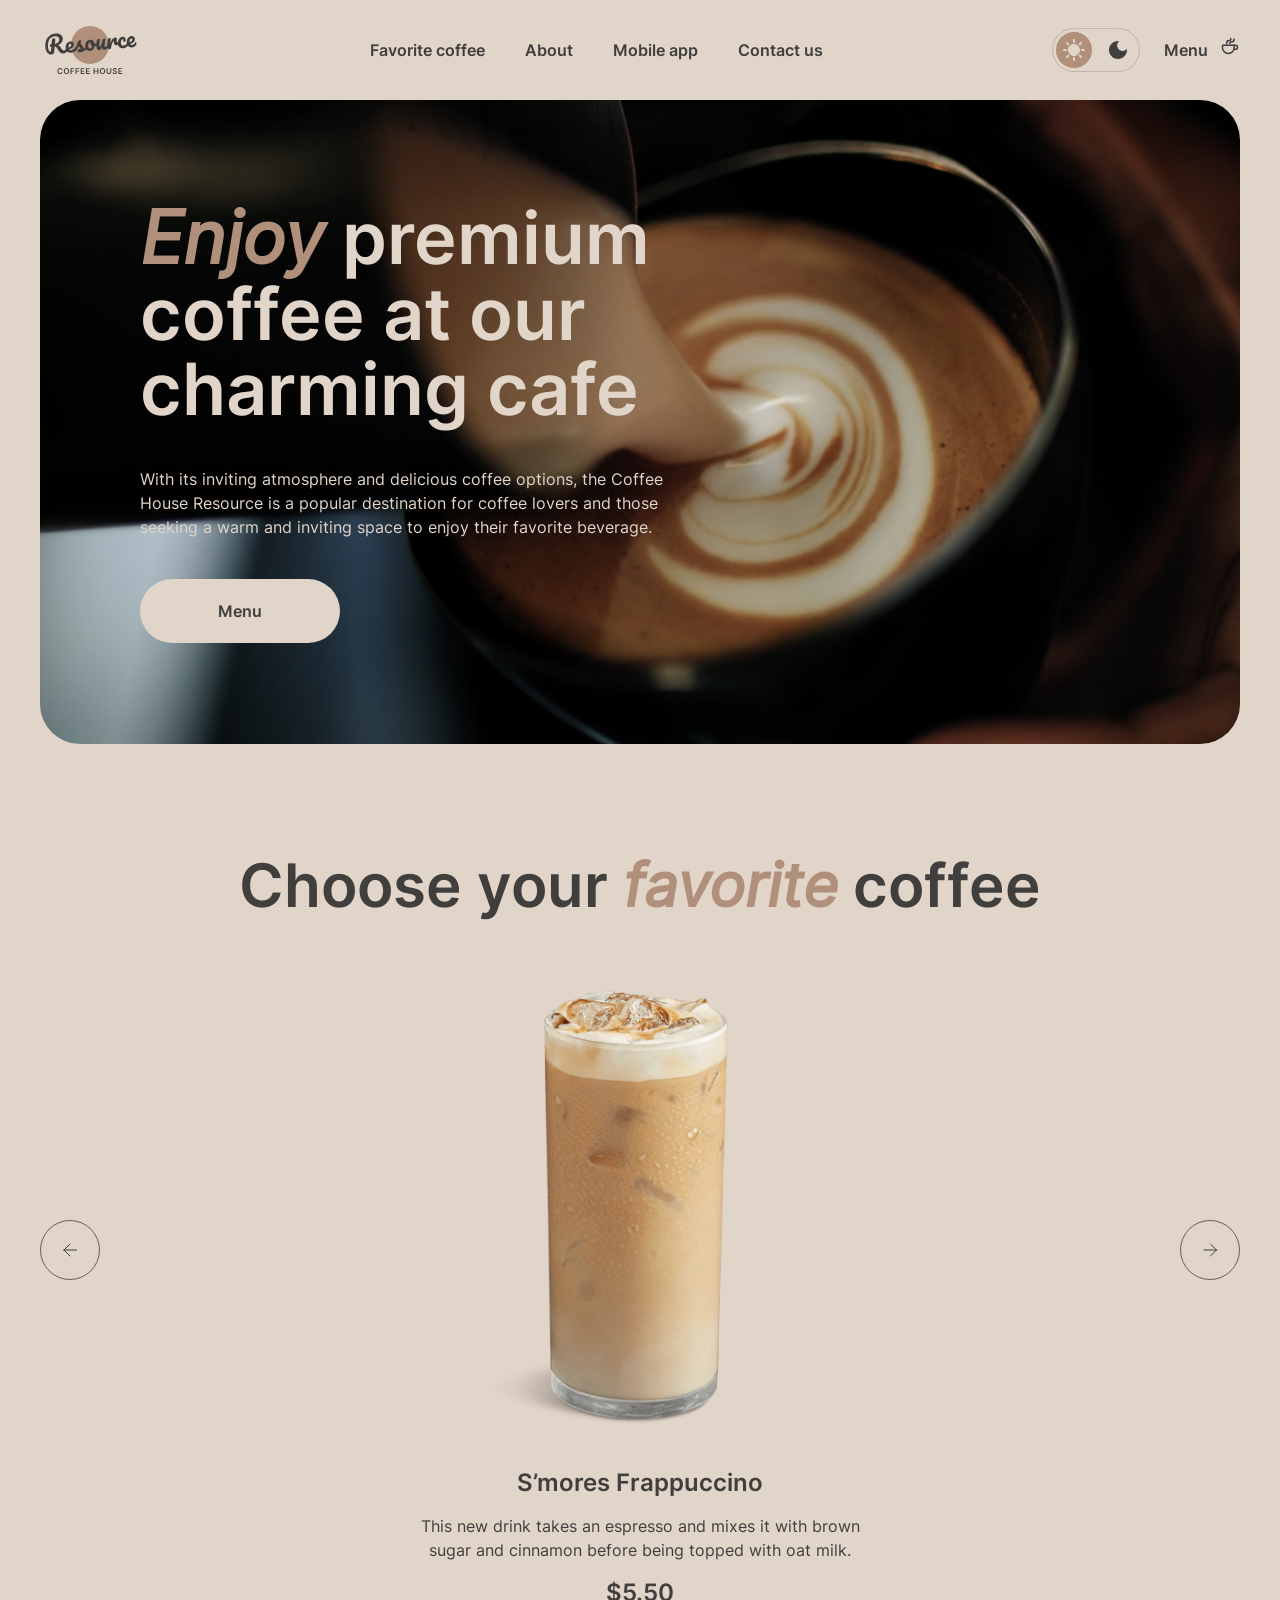
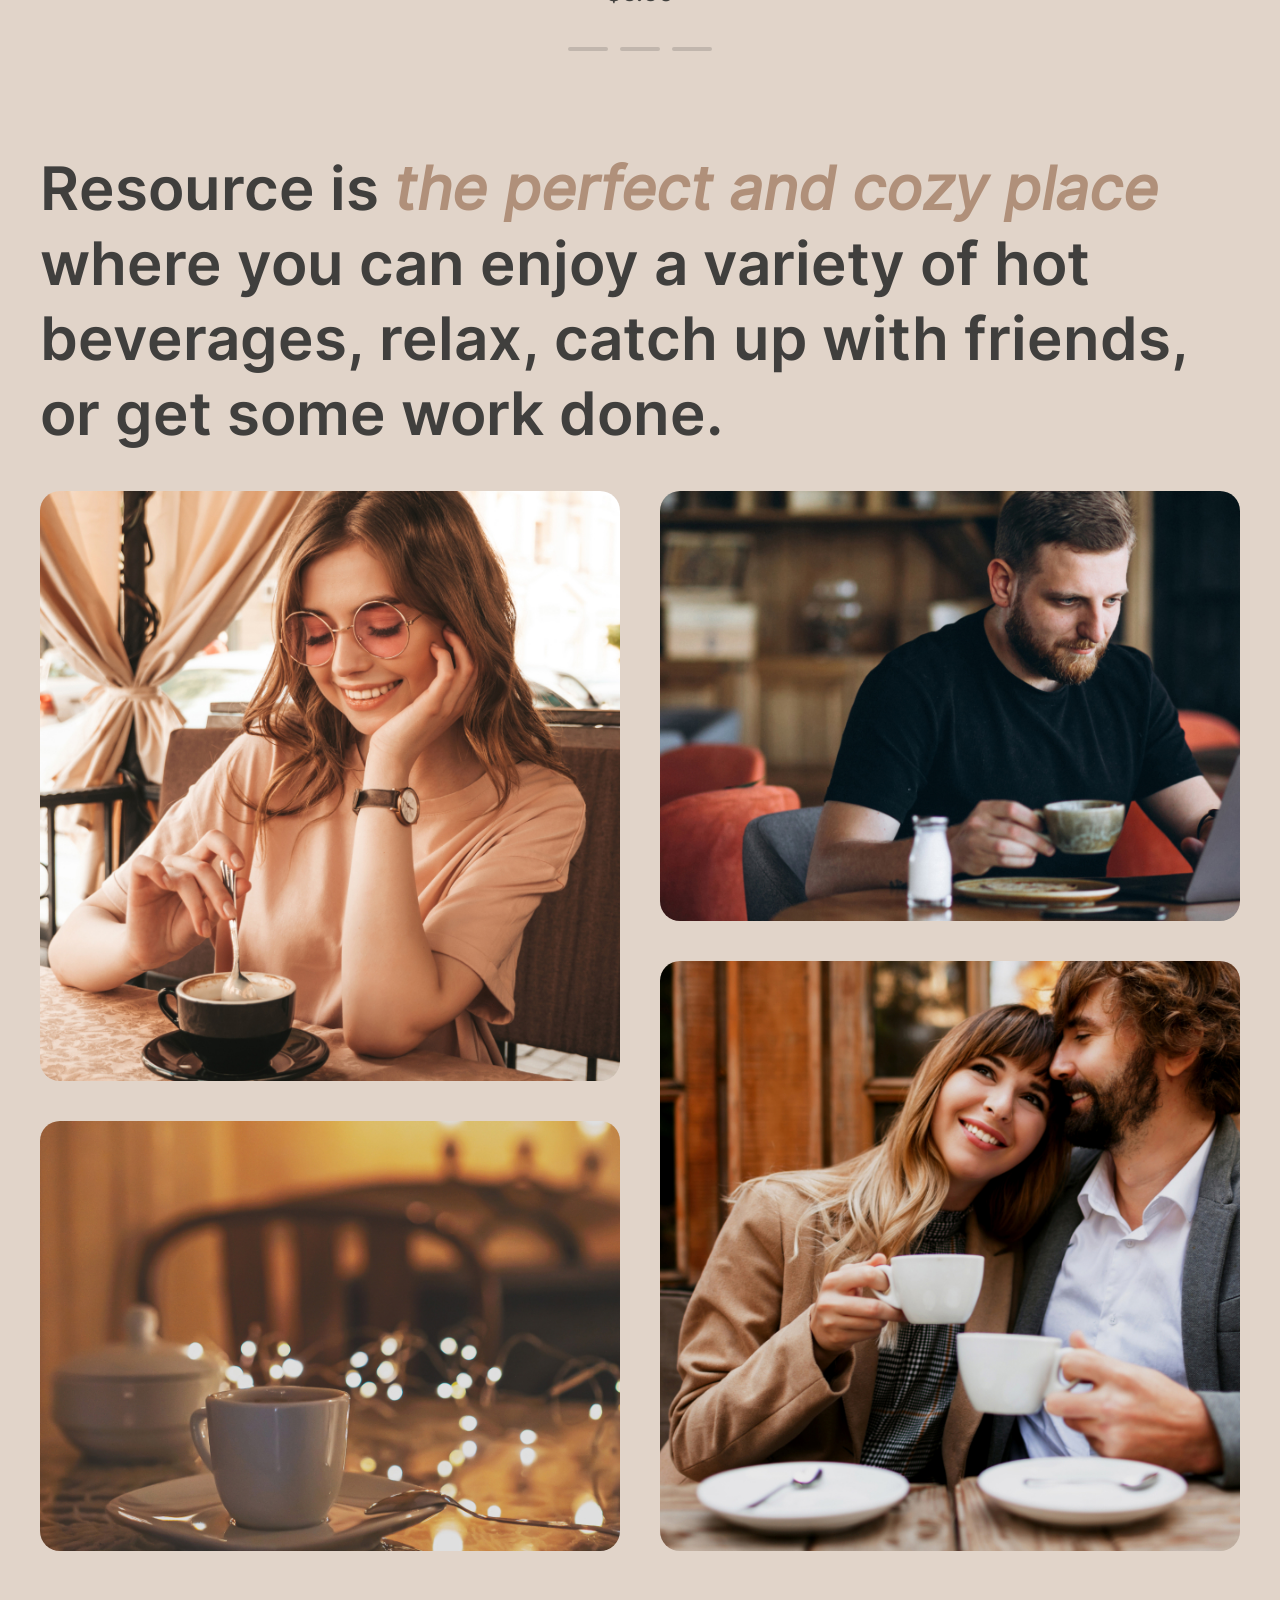
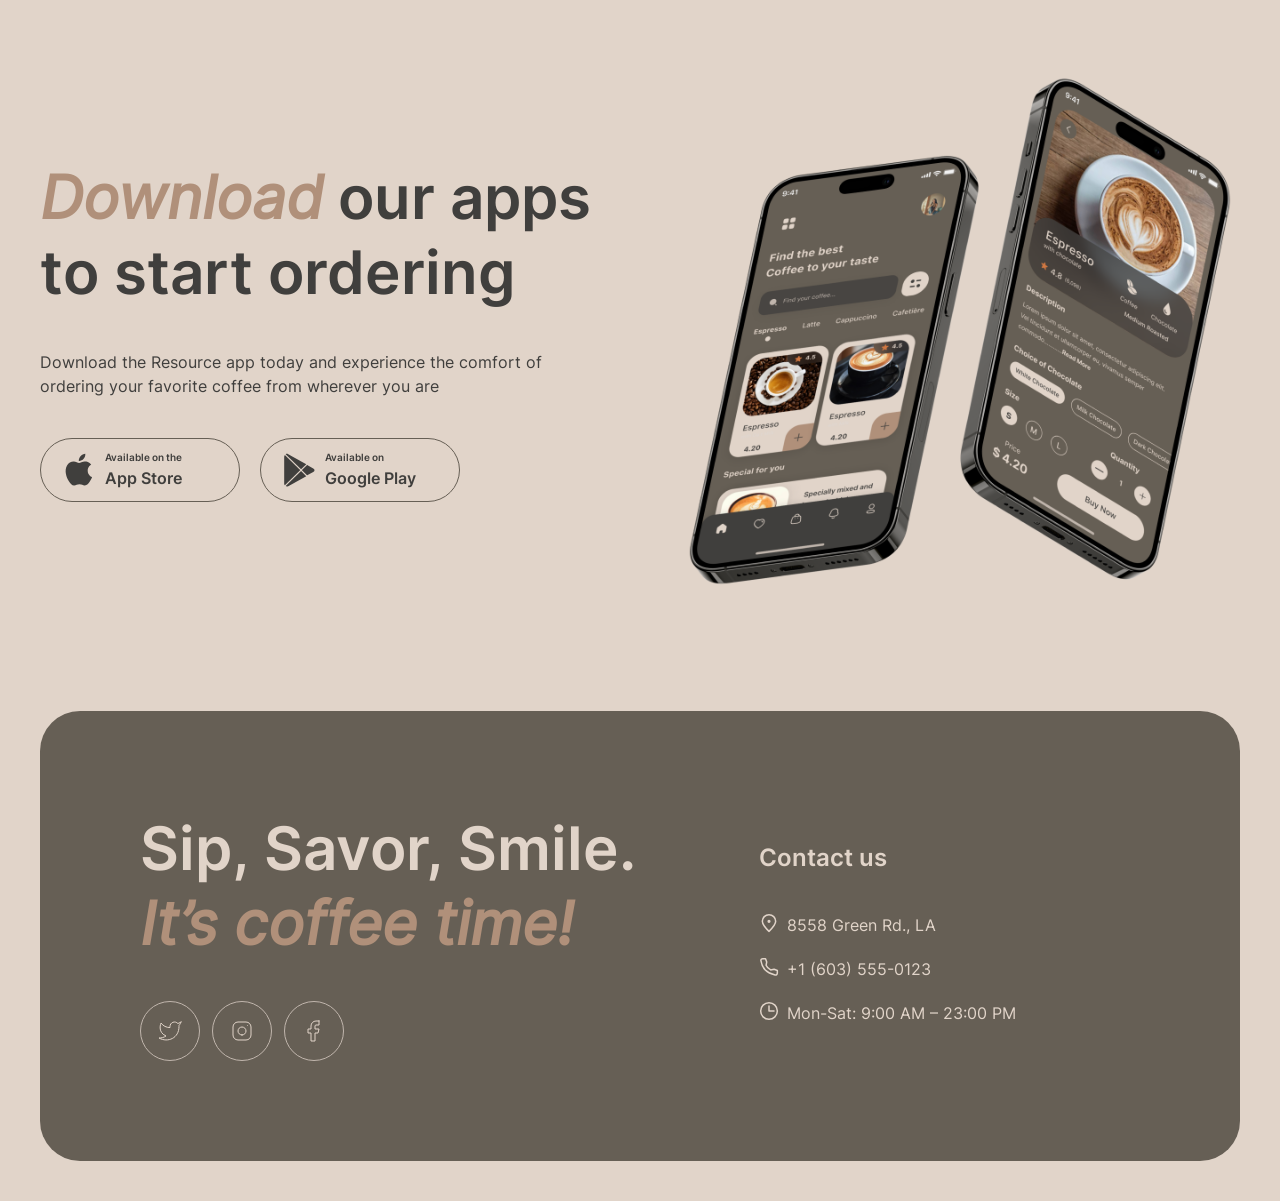
==== index.html @ 0b563b66 "feat: add theme switcher" ====
<!DOCTYPE html>
<html lang="en">

<head>
    <meta charset="UTF-8" />
    <meta name="viewport" content="width=device-width, initial-scale=1.0" />
    <title>Coffee House</title>
    <link href="normalize.css" rel="stylesheet" />
    <link href="style.css" rel="stylesheet" />
    <link rel="icon" type="image/x-icon" href="assets/images/favicon.ico" />
</head>

<body>
    <header class="header">
        <a href="index.html" class="logo">
            <img src="assets/images/logo.svg" alt="logo coffee house" />
        </a>

        <nav>
            <ul class="nav">
                <li class="nav__item"><a href="#favorite">Favorite coffee</a></li>
                <li class="nav__item"><a href="#about">About</a></li>
                <li class="nav__item"><a href="#app">Mobile app</a></li>
                <li class="nav__item"><a href="#contact">Contact us</a></li>
            </ul>
        </nav>

        <div class="header-left">
            <div class="theme-switcher" id="themeSwitcher" role="button" tabindex="0" aria-label="Toggle theme">
                <div class="theme-switcher__icon theme-switcher__icon_sun">
                    <svg width="22" height="22" viewBox="0 0 22 22" fill="none" xmlns="http://www.w3.org/2000/svg">
                        <path d="M10 3V1C10 0.45 10.45 0 11 0C11.55 0 12 0.45 12 1V3C12 3.55 11.55 4 11 4C10.45 4 10 3.55 10 3ZM17.36 6.05L18.77 4.63C19.16 4.24 19.16 3.61 18.77 3.22C18.38 2.83 17.75 2.83 17.36 3.22L15.95 4.64C15.56 5.03 15.56 5.66 15.95 6.05C16.34 6.44 16.97 6.44 17.36 6.05ZM21 10H19C18.45 10 18 10.45 18 11C18 11.55 18.45 12 19 12H21C21.55 12 22 11.55 22 11C22 10.45 21.55 10 21 10ZM11 18C10.45 18 10 18.45 10 19V21C10 21.55 10.45 22 11 22C11.55 22 12 21.55 12 21V19C12 18.45 11.55 18 11 18ZM4.64 6.05L3.22 4.64C2.83 4.25 2.83 3.61 3.22 3.23C3.61 2.85 4.25 2.84 4.63 3.23L6.04 4.64C6.43 5.03 6.43 5.67 6.04 6.05C5.65 6.43 5.02 6.44 4.64 6.05ZM15.95 15.95C15.56 16.34 15.56 16.98 15.95 17.36L17.36 18.77C17.75 19.16 18.39 19.16 18.77 18.77C19.16 18.38 19.16 17.74 18.77 17.36L17.36 15.95C16.98 15.56 16.34 15.56 15.95 15.95ZM1 12H3C3.55 12 4 11.55 4 11C4 10.45 3.55 10 3 10H1C0.45 10 0 10.45 0 11C0 11.55 0.45 12 1 12ZM4.64 18.78L6.05 17.37C6.44 16.98 6.44 16.34 6.05 15.96C5.66 15.58 5.02 15.57 4.64 15.96L3.23 17.37C2.84 17.76 2.84 18.4 3.23 18.78C3.61 19.17 4.25 19.17 4.64 18.78ZM11 5C7.69 5 5 7.69 5 11C5 14.31 7.69 17 11 17C14.31 17 17 14.31 17 11C17 7.69 14.31 5 11 5Z" fill="#E1D4C9"/>
                    </svg>
                </div>
                <div class="theme-switcher__icon theme-switcher__icon_moon">
                    <svg width="18" height="18" viewBox="0 0 18 18" fill="none" xmlns="http://www.w3.org/2000/svg">
                        <path d="M9 0C4.03 0 0 4.03 0 9C0 13.97 4.03 18 9 18C13.97 18 18 13.97 18 9C18 8.54 17.96 8.08 17.9 7.64C16.92 9.01 15.32 9.9 13.5 9.9C10.52 9.9 8.1 7.48 8.1 4.5C8.1 2.69 8.99 1.08 10.36 0.0999999C9.92 0.0399999 9.46 0 9 0Z" fill="#403F3D"/>
                    </svg>

                </div>
            </div>

            <div class="menu">
                <a href="menu.html">
                    Menu
                    <img src="assets/images/coffee-cup.svg" alt="coffee cup" />
                </a>
            
            </div>
            <div class="menu-burger" id="menuBurger">
                <nav>
                    <ul class="menu-nav">
                    <li class="nav__item"><a href="index.html#favorite">Favorite coffee</a></li>
                    <li class="nav__item"><a href="index.html#about">About</a></li>
                    <li class="nav__item"><a href="index.html#app">Mobile app</a></li>
                    <li class="nav__item"><a href="#contact">Contact us</a></li>
                    </ul>
                </nav>
            <div class="menu-mob">
                <a href="menu.html">
                Menu
                <img src="assets/images/coffee-cup.svg" alt="coffee cup" />
                </a>

            </div>
            </div>
            <div class="button-burger" id="buttonBurger">
            <svg xmlns="http://www.w3.org/2000/svg" width="18" height="2" viewBox="0 0 18 2" fill="none">
                <path d="M1 1H17" stroke="#403F3D" stroke-width="1.5" stroke-linecap="round" stroke-linejoin="round" />
            </svg>
            <svg xmlns="http://www.w3.org/2000/svg" width="18" height="2" viewBox="0 0 18 2" fill="none">
                <path d="M1 1H17" stroke="#403F3D" stroke-width="1.5" stroke-linecap="round" stroke-linejoin="round" />
            </svg>
            </div>
        </div>
    </header>

        <section class="hero">
        <img src="assets/images/img-hero.jpg" alt="hero image coffee" class="hero__video">    
        <div class="hero__content">
            <h1 class="hero__header">
                <span>Enjoy</span> premium coffee at our charming cafe
            </h1>
            <p class="text-medium hero__desc">
                With its inviting atmosphere and delicious coffee options, the Coffee
                House Resource is a popular destination for coffee lovers and those
                seeking a warm and inviting space to enjoy their favorite beverage.
            </p>
            <a class="btn-primary text-medium hero__link" href="menu.html">
                <span class="text-button">Menu</span>
                <img src="assets/images/coffee-cup.svg" class="btn-primary-icon" alt="coffee cup" />
            </a>
        </div>
    </section>

    <section class="favorite" id="favorite">
        <h2 class="heading-2">Choose your <span>favorite</span> coffee</h2>
        <div class="slider">
            <div class="slide">
              <div class="slide__item">
                <img src="assets/images/coffee-slider-1.png" alt="frappuccino" width="480" />
                <p class="heading-3 slide__title">S’mores Frappuccino</p>
                <p class="text-medium slide__desc">
                    This new drink takes an espresso and mixes it with brown sugar and
                    cinnamon before being topped with oat milk.
                </p>
                <p class="heading-3 slide__price">$5.50</p>
              </div>
              <div class="slide__item">
                <img src="assets/images/coffee-slider-2.png" alt="macchiato" width="480" />
                <p class="heading-3 slide__title">Caramel Macchiato</p>
                <p class="text-medium slide__desc">
                    Fragrant and unique classic espresso with rich caramel-peanut syrup, with cream under whipped thick foam.
                </p>
                <p class="heading-3 slide__price">$5.00</p>
              </div>
              <div class="slide__item">
                <img src="assets/images/coffee-slider-3.png" alt="ice coffee" width="480" />
                <p class="heading-3 slide__title">Ice coffee</p>
                <p class="text-medium slide__desc">
                    A popular summer drink that tones and invigorates. Prepared from coffee, milk and ice.
                </p>
                <p class="heading-3 slide__price">$4.50</p>
              </div>
            </div>
            <div class="dots">
              <div class="dots__item">
                <div class="dots__item_fill"></div>
              </div>
              <div class="dots__item">
                <div class="dots__item_fill"></div>
              </div>
              <div class="dots__item">
                <div class="dots__item_fill"></div>
              </div>
            </div>
            
          </div>
          <button class="btn-icon-dark btn__arrow" id="prevBtn">
            <svg xmlns="http://www.w3.org/2000/svg" width="24" height="24" viewBox="0 0 24 24">
                <path d="M18.5 12H6M6 12L12 6M6 12L12 18" stroke-linecap="round" stroke-linejoin="round" />
            </svg>
        </button>
        <button class="btn-icon-dark btn__arrow" id="nextBtn">
            <svg xmlns="http://www.w3.org/2000/svg" width="24" height="24" viewBox="0 0 24 24">
                <path d="M6 12H18.5M18.5 12L12.5 6M18.5 12L12.5 18" stroke-linecap="round"
                    stroke-linejoin="round" />
            </svg>
        </button>
    </section>
    <section class="about" id="about">
        <h2 class="heading-2">
            Resource is <span>the perfect and cozy place</span> where you can enjoy
            a variety of hot beverages, relax, catch up with friends, or get some
            work done.
        </h2>
        <div class="gallery">
            <div class="gallery__col">
                <div class="gallery__item">
                    <figure>
                        <img src="assets/images/about-1.jpg" alt="coffee girl" />
                    </figure>
                </div>
                <div class="gallery__item">
                    <figure>
                        <img src="assets/images/about-2.jpg" alt="coffee light" />
                    </figure>
                </div>
            </div>
            <div class="gallery__col">
                <div class="gallery__item">
                    <figure>
                        <img src="assets/images/about-3.jpg" alt="coffee men" />
                    </figure>
                </div>
                <div class="gallery__item">
                    <figure>
                        <img src="assets/images/about-4.jpg" alt="coffee couple" />
                    </figure>
                </div>
            </div>
        </div>
    </section>

    <section class="app" id="app">
        <div>
            <h2 class="heading-2">
                <span>Download</span> our apps to start ordering
            </h2>
            <p class="text-medium">
                Download the Resource app today and experience the comfort of ordering
                your favorite coffee from wherever you are
            </p>
            <div class="app__buttons">
                <a class="btn-icon-dark app__button">
                    <svg xmlns="http://www.w3.org/2000/svg" width="36" height="36" viewBox="0 0 36 36">
                        <path
                            d="M26.7063 18.6307C26.6694 14.6324 30.0641 12.6872 30.2193 12.5966C28.2967 9.86366 25.3169 9.49026 24.2697 9.46048C21.767 9.20369 19.3393 10.9206 18.0644 10.9206C16.764 10.9206 14.8008 9.48529 12.6848 9.52747C9.96196 9.56841 7.41468 11.1055 6.01762 13.4923C3.13444 18.359 5.28474 25.5108 8.04705 29.4446C9.42884 31.3712 11.0435 33.5223 13.1569 33.4466C15.2245 33.3635 15.9968 32.1614 18.4919 32.1614C20.9641 32.1614 21.6893 33.4466 23.8447 33.3983C26.0637 33.3635 27.4608 31.463 28.7942 29.519C30.3911 27.3108 31.0323 25.1362 31.0578 25.0245C31.0056 25.0071 26.7483 23.4229 26.7063 18.6307Z" />
                        <path
                            d="M22.6347 6.87268C23.7468 5.51675 24.5076 3.67205 24.2964 1.80005C22.6869 1.86952 20.674 2.88554 19.5149 4.21169C18.4893 5.38029 17.5732 7.29571 17.8099 9.097C19.6179 9.2285 21.4743 8.20752 22.6347 6.87268Z" />
                    </svg>
                    <div>
                        <p class="text-caption">Available on the</p>
                        <p class="text-button">App Store</p>
                    </div>
                </a>
                <a class="btn-icon-dark app__button">
                    <svg xmlns="http://www.w3.org/2000/svg" width="36" height="36" viewBox="0 0 36 36">
                        <path
                            d="M3.7558 3.20309C3.39335 3.57302 3.18359 4.14896 3.18359 4.89483V31.4995C3.18359 32.2454 3.39335 32.8213 3.7558 33.1913L3.84525 33.2725L19.1359 18.3701V18.0182L3.84525 3.11587L3.7558 3.20309Z" />
                        <path
                            d="M26.0776 23.34L20.9863 18.3701V18.0182L26.0837 13.0482L26.1979 13.1129L32.2345 16.4618C33.9573 17.4122 33.9573 18.9761 32.2345 19.9325L26.1979 23.2754L26.0776 23.34Z" />
                        <path
                            d="M25.2733 24.2008L20.0617 19.1196L4.68164 34.1167C5.25384 34.7031 6.18695 34.7738 7.24807 34.1873L25.2733 24.2008Z" />
                        <path
                            d="M25.2733 12.1876L7.24807 2.20103C6.18695 1.62058 5.25384 1.69125 4.68164 2.27772L20.0617 17.2688L25.2733 12.1876Z" />
                    </svg>
                    <div>
                        <p class="text-caption">Available on</p>
                        <p class="text-button">Google Play</p>
                    </div>
                </a>
            </div>
        </div>
        <img src="assets/images/mobile-screens.png" alt="mobile phone" />
    </section>

    <footer class="footer" id="contact">
        <div>
            <h2 class="heading-2">
                Sip, Savor, Smile. <span>It’s coffee time!</span>
            </h2>
            <div class="social-buttons">
                <a class="btn-icon-light" href="#">
                    <svg xmlns="http://www.w3.org/2000/svg" width="24" height="24" viewBox="0 0 24 24" fill="none">
                        <path
                            d="M23 3.01006C23 3.01006 20.9821 4.20217 19.86 4.54006C19.2577 3.84757 18.4573 3.35675 17.567 3.13398C16.6767 2.91122 15.7395 2.96725 14.8821 3.29451C14.0247 3.62177 13.2884 4.20446 12.773 4.96377C12.2575 5.72309 11.9877 6.62239 12 7.54006V8.54006C10.2426 8.58562 8.50127 8.19587 6.93101 7.4055C5.36074 6.61513 4.01032 5.44869 3 4.01006C3 4.01006 -1 13.0101 8 17.0101C5.94053 18.408 3.48716 19.109 1 19.0101C10 24.0101 21 19.0101 21 7.51006C20.9991 7.23151 20.9723 6.95365 20.92 6.68006C21.9406 5.67355 23 3.01006 23 3.01006Z"
                            stroke-linecap="round" stroke-linejoin="round" />
                    </svg>
                </a>
                <a class="btn-icon-light" href="#">
                    <svg xmlns="http://www.w3.org/2000/svg" width="24" height="24" viewBox="0 0 24 24" fill="none">
                        <path
                            d="M12 16C14.2091 16 16 14.2091 16 12C16 9.79086 14.2091 8 12 8C9.79086 8 8 9.79086 8 12C8 14.2091 9.79086 16 12 16Z"
                            stroke-linecap="round" stroke-linejoin="round" />
                        <path
                            d="M3 16V8C3 5.23858 5.23858 3 8 3H16C18.7614 3 21 5.23858 21 8V16C21 18.7614 18.7614 21 16 21H8C5.23858 21 3 18.7614 3 16Z" />
                        <path d="M17.5 6.51L17.51 6.49889" stroke="#E1D4C9" stroke-linecap="round"
                            stroke-linejoin="round" />
                    </svg>
                </a>
                <a class="btn-icon-light" href="#">
                    <svg xmlns="http://www.w3.org/2000/svg" width="24" height="24" viewBox="0 0 24 24" fill="none">
                        <path
                            d="M17 2H14C12.6739 2 11.4021 2.52678 10.4645 3.46447C9.52678 4.40215 9 5.67392 9 7V10H6V14H9V22H13V14H16L17 10H13V7C13 6.73478 13.1054 6.48043 13.2929 6.29289C13.4804 6.10536 13.7348 6 14 6H17V2Z"
                            stroke-linecap="round" stroke-linejoin="round" />
                    </svg>
                </a>
            </div>
        </div>
        <div class="contacts">
            <p class="heading-3">Contact us</p>
            <div class="contacts__item text-medium">
                <a href="https://maps.app.goo.gl/gaq47UVp4UidUHFs7" target="_blank">
                    <img src="assets/images/pin-alt.svg" alt="icon map" />
                    8558 Green Rd., LA</a>
            </div>
            <div class="contacts__item text-medium">
                <a href="tel:+16035550123">
                    <img src="assets/images/phone.svg" alt="icon phone" />
                    +1 (603) 555-0123</a>
            </div>
            <div class="contacts__item text-medium">
                <a href="#">
                    <img src="assets/images/clock.svg" alt="icon clock" />
                    Mon-Sat: 9:00 AM – 23:00 PM</a>
            </div>
        </div>
    </footer>
    <script src="main.js"></script>

</body>

</html>
---- style.css ----
:root {
  --background-body: #e1d4c9;
  --background-container: #665f55;
  --background-backdrop: rgba(64, 63, 61, 0.8);
  --text-dark: #403f3d;
  --text-light: #e1d4c9;
  --text-accent: #b0907a;
  --border-light: #c1b6ad;
  --border-dark: #665f55;
}

[data-theme="dark"] {
  --background-body: #292826;
  --background-container: #403f3d;
  --background-backdrop: rgba(41, 40, 38, 0.8);
  --text-dark: #e1d4c9;
  --text-light: #e1d4c9;
  --text-accent: #b0907a;
  --border-light: #665f55;
  --border-dark: #c1b6ad;
}

html, body {
  transition: background-color 0.3s ease, color 0.3s ease;
}

@font-face {
  font-family: Inter;
  font-weight: 600;
  font-style: normal;
  src: url("assets/fonts/Inter-SemiBold.ttf") format("truetype");
}

@font-face {
  font-family: Inter;
  font-weight: 400;
  font-style: normal;
  src: url("assets/fonts/Inter-Regular.ttf") format("truetype");
}

@font-face {
  font-family: Inter;
  font-weight: 400;
  font-style: italic;
  src: url("assets/fonts/Inter-Italic.ttf") format("truetype");
}

html {
  padding: 20px 40px 40px;
  background: var(--background-body);
  max-width: 1440px;
  margin: 0 auto;
  scroll-behavior: smooth;
  box-sizing: border-box;
}

.header {
  display: flex;
  justify-content: space-between;
  align-items: center;
  margin-bottom: 20px;
}

.header-left {
  display: flex;
  align-items: center;
  gap: 24px;
}

.logo {
  line-height: 0;
}

.theme-switcher {
  position: relative;
  display: flex;
  align-items: center;
  justify-content: space-between;
  width: 88px;
  height: 44px;
  padding: 3px;
  border-radius: 100px;
  border: 1px solid var(--border-light);
  background-color: transparent;
  cursor: pointer;
  box-sizing: border-box;
  transition: border-color 0.3s ease;
}

.theme-switcher__icon {
  display: flex;
  align-items: center;
  justify-content: center;
  width: 24px;
  height: 24px;
  border-radius: 50%;
  padding: 0 6px;
  color: var(--text-dark);
  z-index: 2;
  transition: color 0.3s ease;
}

.theme-switcher::before {
  content: "";
  position: absolute;
  top: 3px;
  left: 3px;
  width: 36px;
  height: 36px;
  border-radius: 50%;
  background-color: var(--text-accent);
  transition: transform 0.3s ease, background-color 0.3s ease;
  z-index: 1;
}

[data-theme="dark"] .theme-switcher::before {
  transform: translateX(44px);
}

[data-theme="dark"] .theme-switcher__icon_moon {
  color: var(--text-light);
}

[data-theme="dark"] .theme-switcher__icon_sun {
  color: var(--text-dark);
}

.nav {
  display: flex;
  list-style: none;
  padding-left: 0;
  gap: 40px;
}

.nav__item a,
.menu a {
  color: var(--text-dark);
  text-decoration: none;
  font-family: Inter;
  font-size: 16px;
  font-weight: 600;
  line-height: 150%;
  position: relative;
}

.nav__item a:after,
.menu a:after {
  display: block;
  position: absolute;
  left: 0;
  right: 0;
  margin: 0 auto;
  width: 0;
  height: 2px;
  background-color: var(--text-dark);
  content: "";
  transition: width 0.5s ease-out;
}

.button-burger {
  display: none;
}

.menu {
  display: flex;
  align-items: center;
  padding-bottom: 2px;
}

.menu img {
  margin-left: 8px;
}

.menu_active a:after {
  width: 100%;
}

.menu_active a {
  cursor: default;
}

.hero {
  position: relative;
}
.hero__video {
  border-radius: 40px;
  width: 100%;
  height: 644px;
  object-fit: cover;
}
.hero__content {
  position: absolute;
  padding: 100px;
  top: 0;
  max-width: 530px;
}
.hero__header {
  font-family: Inter;
  font-size: 72px;
  font-weight: 600;
  line-height: 105%;
  color: var(--text-light);
  font-feature-settings: "clig" off, "liga" off;
  margin: 0;
}

.hero__link.btn-primary {
  text-decoration: none;
}

.hero__header span {
  color: var(--text-accent, #b0907a);

  font-style: italic;
}

.text-medium {
  font-family: Inter;
  font-size: 16px;
  font-style: normal;
  font-weight: 400;
  line-height: 150%;
  margin: 0;
  color: var(--text-dark);
}

.text-caption {
  font-family: Inter;
  font-size: 10px;
  font-weight: 600;
  line-height: 140%;
  margin: 0;
}

.text-button {
  font-family: Inter;
  font-size: 16px;
  font-weight: 600;
  line-height: 150%;
  margin: 0;
}

.hero__desc {
  margin: 40px 0;

  color: var(--text-light);
}

.btn-primary {
  display: flex;
  width: 200px;
  padding: 20px 78px;
  align-items: center;
  border-radius: 100px;
  background: var(--background-body);
  border: 0;
  color: var(--text-dark);
  box-sizing: border-box;
}

.btn-primary-icon {
  opacity: 0;
  visibility: hidden;
  transition: 0.5s;
}

.btn-primary span {
  transform: translateX(0px);
  transition: 0.5s;
}

.heading-2 {
  color: var(--text-dark);
  font-family: Inter;
  font-size: 60px;
  font-weight: 600;
  line-height: 125%;
  margin: 0;
}

.heading-2 span {
  color: var(--text-accent);
  font-style: italic;
}

.heading-3 {
  font-family: Inter;
  font-size: 24px;
  font-weight: 600;
  line-height: 125%;
  margin: 0;
}

.favorite {
  margin-top: 100px;
  position: relative;
}

.slider {
  /*   position: relative;
  display: flex;
  align-items: center; */

  position: relative;
  overflow: hidden;
  width: 480px;
  margin: 0 auto;
}
.slide {
  /*  display: flex;
    overflow-x: hidden; */
  display: flex;
  width: calc(480px * 3);
  transition: transform 0.5s ease-in-out;
}
.slide__item {
  color: var(--text-dark);
  max-width: 480px;
  text-align: center;
  margin: 40px auto 39px;
  /*  text-align: center;
  margin: 40px auto 39px;
  transition: transform .5s ease-in-out; */

  /* width: 480px; */
  position: relative;
  overflow: hidden;
}

.slide__item img {
  width: 100%;
}
/* .slide__item_first{
  transform: translateX(calc(50% + 140px));
}
.slide__item_second, .slide__item_third{
  transform: translateX(300%);
} */
.slide__title {
  margin-top: 20px;
}

.favorite .btn-icon-dark {
  padding: 17px;
}

.btn__arrow {
  position: absolute;
  top: 50%;
  transform: translateY(-50%);
}
.btn__arrow:last-child {
  right: 0;
}
.btn-icon-dark {
  border-radius: 100px;
  border: 1px solid var(--border-dark, #665f55);
  display: flex;
  justify-content: center;
  align-items: center;
  background-color: transparent;
  cursor: pointer;
}

.btn-icon-dark svg {
  stroke: var(--text-dark);
  transition: stroke 0.5s ease;
}

.slide__desc {
  margin: 16px 0;
}

.dots {
  margin: 0 auto;
  display: flex;
  gap: 12px;
  width: fit-content;
}

.dots__item {
  width: 40px;
  height: 4px;
  border-radius: 100px;
  background: var(--border-light, #c1b6ad);
}

.dots__item_fill {
  height: 100%;
  width: 0;
  background-color: var(--border-dark, #665f55);
  border-radius: 100px;
}

.fill-animate {
  animation: fillAnimation 5.5s linear;
}

@keyframes fillAnimation {
  0% {
    width: 0;
  }
  100% {
    width: 100%;
  }
}

/* .dots__item_active {
  background: var(--border-dark, #665f55);
} */

.favorite .heading-2 {
  text-align: center;
}

.about {
  margin-top: 100px;
}

.gallery {
  display: flex;
  gap: 40px;
}

.gallery__col {
  max-width: calc(50% - 20px);
}

.gallery__item {
  overflow: hidden;
  margin-top: 40px;
  border-radius: 20px;
}

.gallery__item figure,
.card-img figure {
  margin: 0;
  padding: 0;
}

.gallery div:first-child .gallery__item:first-child figure,
.gallery div:last-child .gallery__item:last-child figure {
  height: 590px;
}

.gallery div:first-child .gallery__item:last-child figure,
.gallery div:last-child .gallery__item:first-child figure {
  height: 430px;
}

.gallery__item figure img,
.card-img figure img {
  -webkit-transform: scale(1.1);
  transform: scale(1.1);
  -webkit-transition: 0.5s ease-in-out;
  transition: 0.5s ease-in-out;

  height: inherit;
  object-fit: cover;
}

.gallery__item figure img {
  width: 45.833vw;
}

.card-img figure {
  height: 310px;
}

.card-img {
  overflow: hidden;

  width: 310px;
  border-radius: 40px;
}

.filter .btn-icon-dark {
  display: none;
}

.app {
  display: flex;
  margin-top: 100px;
  align-items: center;
  gap: 6.944vw;
}

.app .heading-2 {
  margin-bottom: 40px;
  max-width: 625px;
}

.app img {
  width: 43.75vw;
  max-width: calc(50% - 20px);
}

.app > div {
  max-width: calc(50% - 20px);
}

.app__buttons {
  display: flex;
  margin-top: 40px;
  gap: 20px;
  flex-wrap: wrap;
}

.app__buttons .btn-icon-dark svg {
  fill: var(--text-dark);
  transition: fill 0.5s;
  stroke: transparent;
}

.app__button {
  display: flex;
  gap: 8px;
  padding: 11px 20px;
  text-align: left;
  color: var(--text-dark);
  width: 200px;
  box-sizing: border-box;
  justify-content: flex-start;
}

.app__button .text-caption {
  margin-bottom: 2px;
}

.footer {
  margin-top: 100px;
  border-radius: 40px;
  background: var(--background-container, #665f55);
  padding: 100px;
  display: flex;
  gap: 6.944vw;
  color: var(--text-light, #e1d4c9);
}

.footer .heading-2 {
  max-width: 530px;
  color: var(--text-light, #e1d4c9);
}

.btn-icon-light {
  border-radius: 100px;
  border: 1px solid var(--border-light);
  background-color: transparent;
  line-height: 0;
}

.btn-icon-light svg {
  stroke: var(--text-light);
  transition: stroke 0.5s ease;
}

.footer .btn-icon-light {
  padding: 17px;
}

.social-buttons {
  display: flex;
  gap: 12px;
  margin-top: 40px;
}

.contacts {
  display: flex;
  flex-direction: column;
  justify-content: center;
}

.contacts__item {
  gap: 8px;
  margin-bottom: 16px;
  position: relative;
  width: fit-content;
  padding-bottom: 4px;
}

.contacts__item:last-child {
  margin-bottom: 0;
}

.contacts .heading-3 {
  margin-bottom: 40px;
}

.contacts__item a {
  color: var(--text-light, #e1d4c9);
  text-decoration: none;
  display: flex;
  align-items: flex-start;
}

.contacts__item img {
  margin-right: 8px;
}

.contacts__item a:after {
  display: block;
  position: absolute;
  left: 0;
  right: 0;
  bottom: 0;
  margin: 0 auto;
  width: 0;
  height: 2px;
  background-color: var(--text-light);
  content: "";
  transition: width 0.5s ease-out;
}

.filter .heading-2 {
  max-width: 800px;
  margin: 0 auto;
  margin-top: 20px;
  text-align: center;
}

.filter-menu__item {
  display: flex;
  gap: 8px;
  border-radius: 100px;
  border: 1px solid var(--border-light, #c1b6ad);
  padding: 7px 16px 7px 7px;
  justify-content: center;
  align-items: center;
  gap: 8px;
  background: transparent;
  color: var(--text-dark, #403f3d);
  cursor: pointer;
}

.filter-menu__img {
  display: flex;
  align-items: center;
  border-radius: 100px;
  background: var(--border-light, #c1b6ad);
  padding: 7px;
  justify-content: center;
}

.filter-menu__item_active {
  background: var(--background-container, #665f55);
  border: 1px solid var(--background-container, #665f55);
  color: var(--text-light, #e1d4c9);
}

.filter-menu__item_active .filter-menu__img {
  background: var(--background-body, #e1d4c9);
  transition: background-color 0.5s ease;
}

.filter-menu {
  display: flex;
  margin: 40px auto;
  gap: 16px;
  width: fit-content;
}

.card-list {
  display: flex;
  gap: 40px;
  flex-wrap: wrap;
  justify-content: center;
}

.card {
  border-radius: 40px;
  border: 1px solid var(--border-light, #c1b6ad);
  color: var(--text-dark, #403f3d);
  width: 310px;
  height: 506px;
  box-sizing: border-box;
  cursor: pointer;
}

.card-content {
  padding: 20px;
  display: flex;
  flex-direction: column;
  height: inherit;
  justify-content: space-between;
  height: 196px;
  box-sizing: border-box;
}

.card-content__desc {
  margin-top: 12px;
}
.menu-nav,
.menu-mob {
  display: none;
}
.menu-burger {
  display: none;
}
.overlay {
  background: transparent;
  width: 100%;
  height: 100%;
  position: fixed;
  inset: 0;
  opacity: 0;
  transition: all 5s ease-in-out;
  display: none;
}
.overlay.show {
  background: rgba(64, 63, 61, 0.8);
  opacity: 1;
  display: block;
}
.modal {
  border-radius: 40px;
  background: var(--background-body, #e1d4c9);
  position: fixed;
  inset: 0;
  margin: auto;
  padding: 16px;
  display: flex;
  gap: 20px;
  color: var(--text-dark, #403f3d);
  width: 55.556vw;
  height: fit-content;
  box-sizing: border-box;
}
.modal__desc {
  margin: 12px 0 20px;
}
.tab {
  display: flex;
  border-radius: 100px;
  border: 1px solid var(--border-light, #c1b6ad);
  padding: 8px 16px 8px 8px;
  justify-content: center;
  align-items: center;
  gap: 8px;
  width: fit-content;
  box-sizing: border-box;
  line-height: 0;
  transition: 0.5s;
}
.tab-active {
  background: var(--background-container, #665f55);
  border: 1px solid var(--background-container, #665f55);
  color: var(--text-light, #e1d4c9);
}
.tab-active .tab__size {
  background: var(--background-body, #e1d4c9);
  color: var(--text-dark, #403f3d);
}
.tab__size {
  border-radius: 100px;
  background: var(--border-light, #c1b6ad);
  text-transform: uppercase;
  display: flex;
  width: 30px;
  height: 30px;
  justify-content: center;
  align-items: center;
}
.tab__size p,
.tab p {
  margin: 0;
}
.tab__img {
  border-radius: 40px;
  width: 21.528vw;
}
.tab__row {
  display: flex;
  gap: 8px;
  margin: 8px 0 20px 0;
  flex-wrap: wrap;
}

.modal__price {
  display: flex;
  justify-content: space-between;
}
.modal__price p {
  margin: 0;
}
.modal__info {
  border-top: 1px solid var(--border-light, #c1b6ad);
  padding: 12px 0;
  display: flex;
  gap: 8px;
  margin: 20px 0;
}
.modal__btn {
  width: 100%;
  padding: 8px 0;
  color: var(--text-dark, #403f3d);
}
.hidden-scroll {
  overflow: hidden;
}

@media only screen and (min-width: 1441px) {
  .gallery__item figure img {
    width: 660px;
  }
}

@media only screen and (max-device-width: 768px) {
  .nav,
  .menu {
    display: none;
  }

  .button-burger {
    border-radius: 100px;
    border: 1px solid var(--border-dark, #665f55);
    display: flex !important;
    flex-direction: column;
    gap: 8px;
    width: 44px;
    height: 44px;
    align-items: center;
    justify-content: center;
    box-sizing: border-box;
    cursor: pointer;
  }
  .menu-burger {
    width: 100%;
    height: 100%;
    background: var(--background-body, #e1d4c9);
    z-index: 2;
    position: fixed;
    top: 80px;
    right: -100%;
    transition: all 0.5s ease-in-out;
    display: block;
  }
  .menu-burger.show {
    right: 0;
    top: 100px;
  }
  .button-burger svg {
    transition: 0.5s ease-in-out;
  }
  .button-burger.cross svg:first-child {
    transform: rotate(45deg);
    transform-origin: 3px 3px;
  }
  .button-burger.cross svg:last-child {
    transform: rotate(-45deg);
    transform-origin: 3px -1px;
  }

  .menu-nav {
    list-style: none;
    text-align: center;
    margin: 0;
    padding: 0;
    display: block;
  }
  .menu-nav .nav__item {
    margin-top: 60px;
  }
  .menu-mob {
    display: flex;
    align-items: center;
    justify-content: center;
    margin-top: 100px;
  }

  .menu-mob img {
    margin-left: 8px;
    width: 40px;
    height: 40px;
  }
  .menu-mob a {
    color: var(--text-dark);
    text-decoration: none;
    font-family: Inter;
    font-size: 32px;
    font-weight: 600;
    line-height: 150%;
    position: relative;
    display: flex;
    align-items: center;
  }
  .menu-nav .nav__item a {
    color: var(--text-dark, #403f3d);
    text-align: center;
    font-feature-settings: "clig" off, "liga" off;
    font-size: 32px;
    font-weight: 600;
    line-height: 125%;
  }

  .hero__content {
    padding: 100px 60px;
  }

  .btn-primary-icon {
    opacity: 1;
    visibility: visible;
    margin-left: 8px;
  }

  .hero__link.btn-primary {
    justify-content: center;
    align-items: center;
  }

  .gallery div:last-child .gallery__item:first-child,
  .gallery div:first-child .gallery__item:last-child {
    display: none;
  }

  .gallery {
    flex-direction: column;
    gap: 0;
  }

  .gallery__col {
    max-width: 100%;
  }

  .gallery__item figure img {
    width: 100%;
  }

  .gallery__item figure img {
    -webkit-transform: scale(1.05);
    transform: scale(1.05);
  }

  .app {
    flex-direction: column;
    gap: 100px;
  }

  .app img {
    width: 82.031vw;
    max-width: 100%;
  }

  .app div {
    max-width: 100%;
  }

  .app .heading-2 {
    max-width: 100%;
  }

  .footer {
    flex-direction: column;
    padding: 100px 60px;
    gap: 100px;
  }

  .filter .btn-icon-dark {
    padding: 17px;
    display: flex;
    margin: 40px auto 0;
  }

  .slide__item img {
    width: 62.5vw;
  }
  .modal {
    width: 89.583vw;
  }
  .tab__img {
    width: 40.365vw;
  }
}

@media only screen and (min-device-width: 320px) and (max-device-width: 700px) {
  html {
    padding: 20px 16px 40px;
  }

  .hero__header {
    font-size: 42px;

    line-height: 115%;
  }

  .hero__video {
    min-height: 145.263vw;
    height: 100%;
  }

  .hero__content {
    padding: 60px 16px;
  }

  .footer {
    padding: 60px 16px;
  }

  .heading-2 {
    font-size: 32px;
  }

  .about .heading-2 {
    max-width: 347px;
  }

  .favorite .btn-icon-dark {
    display: none;
  }

  .slide__item img,
  .slider {
    width: 348px;
  }
  .slide__item {
    max-width: 348px;
  }
  .slide {
    width: calc(348px * 3);
  }

  .gallery__item figure img {
    -webkit-transform: scale(1.23);
    transform: scale(1.23);
  }

  .app__buttons {
    flex-direction: column;
  }

  .app,
  .footer {
    gap: 40px;
  }

  .app img {
    width: 100%;
  }

  .filter-menu {
    gap: 8px;
  }
  .modal {
    width: 90vw;
    gap: 0;
  }
  .tab__img {
    display: none;
  }
}

@media (hover: hover) {
  .nav__item a:hover:after,
  .nav__item a:focus:after,
  .menu a:hover:after,
  .menu a:focus:after {
    width: 100%;
  }

  .btn-icon-dark:hover {
    background: var(--background-container, #665f55);
    border: 1px solid var(--background-container, #665f55);
    transition: background-color 0.5s ease;
    color: var(--text-light, #e1d4c9);
  }

  .hero__link:hover span {
    transform: translateX(-8px);
  }

  .btn-primary:hover .btn-primary-icon {
    opacity: 1;
    visibility: visible;
  }

  .btn-icon-dark:hover svg {
    stroke: #e1d4c9;
  }

  .gallery__item figure:hover img,
  .card:hover .card-img figure img {
    -webkit-transform: scale(1);
    transform: scale(1);
  }

  .app__buttons .btn-icon-dark:hover svg {
    fill: var(--text-light);
    stroke: transparent;
  }

  .app .btn-icon-dark:hover {
    color: var(--text-light);
  }

  .btn-icon-light:hover {
    background: var(--background-body);
    border: 1px solid var(--background-body);
    transition: background-color 0.5s ease;
  }

  .btn-icon-light:hover svg {
    stroke: var(--text-dark);
  }

  .contacts__item a:hover:after,
  .contacts__item a:focus:after {
    width: 100%;
  }

  .contacts__item:last-child a:hover:after,
  .contacts__itemm:last-child a:focus:after {
    width: 0%;
  }

  .contacts__itemm:last-child a:hover,
  .contacts__itemm:last-child a {
    cursor: default;
  }

  .filter-menu__item:hover {
    background: var(--background-container, #665f55);
    color: var(--text-light, #e1d4c9);
    transition: background-color 0.5s ease;
  }

  .filter-menu__item:hover .filter-menu__img {
    background: var(--background-body, #e1d4c9);
    transition: background-color 0.5s ease;
  }
}
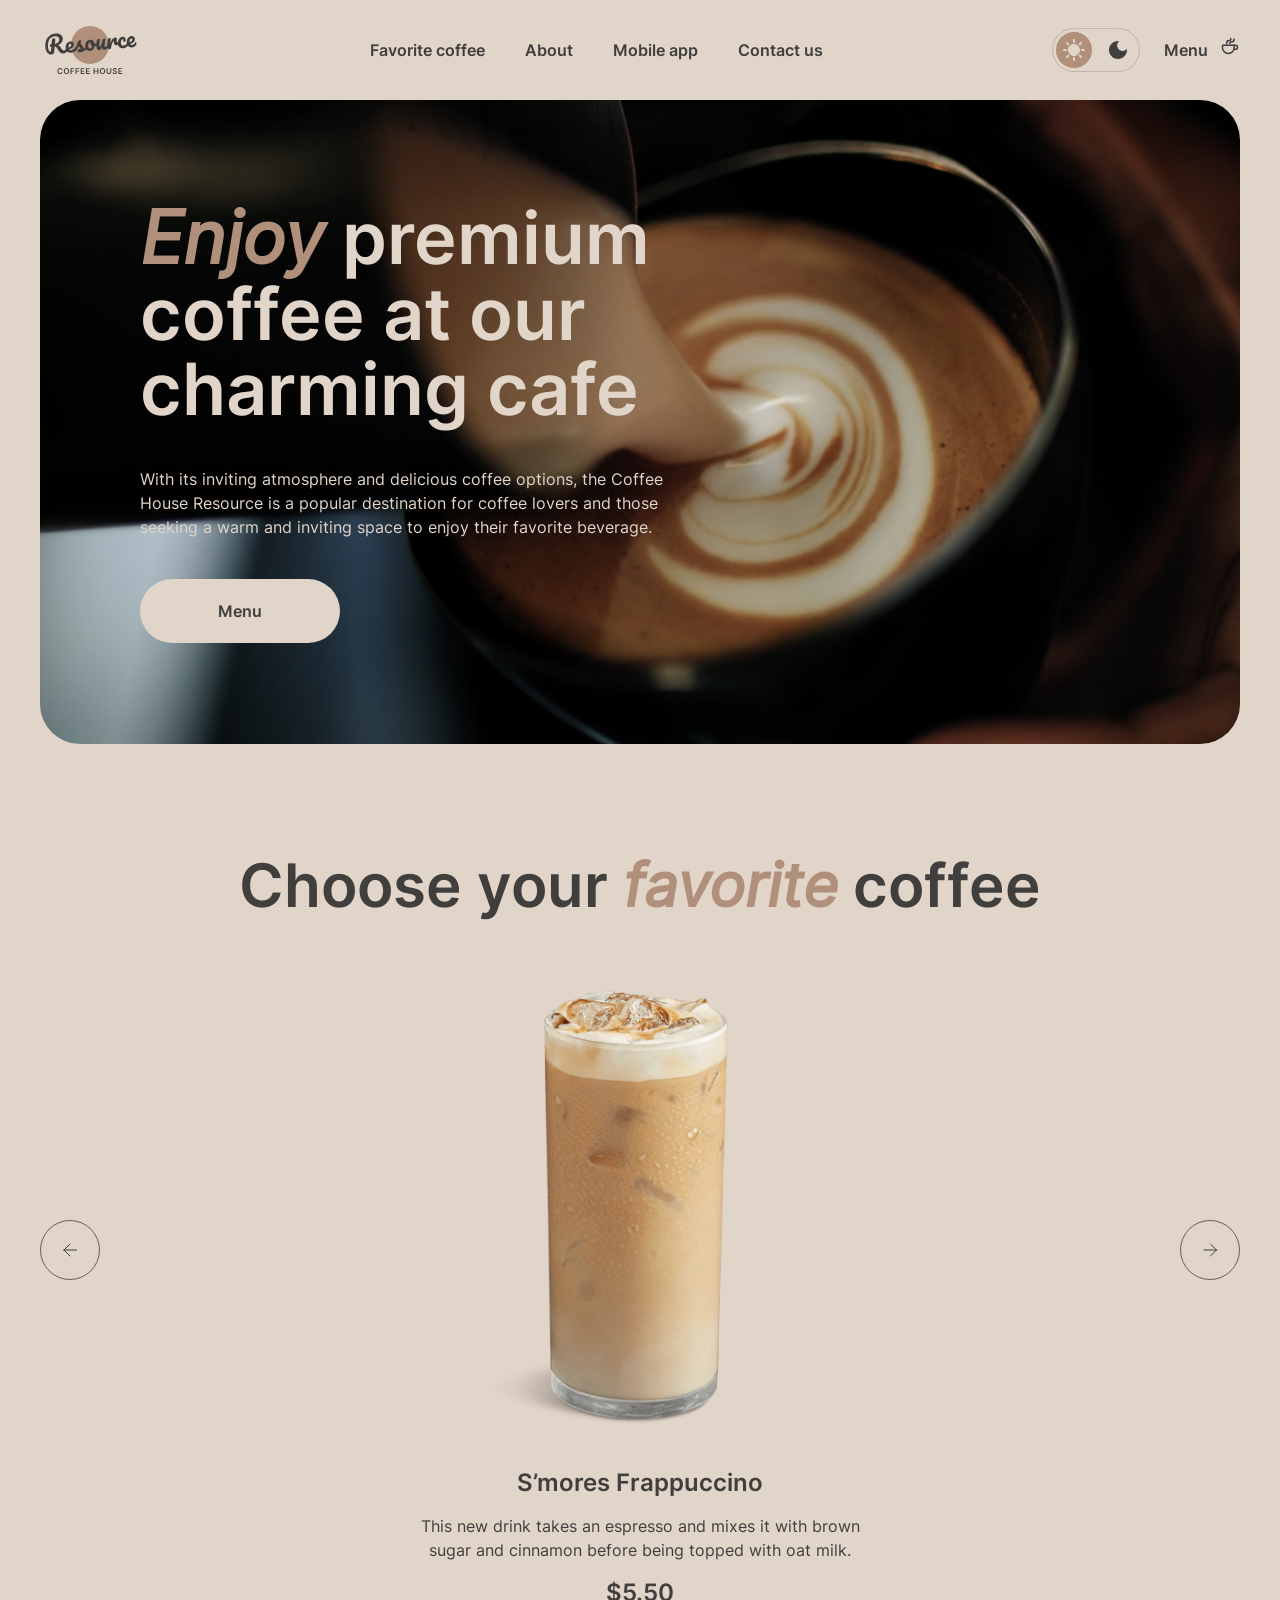
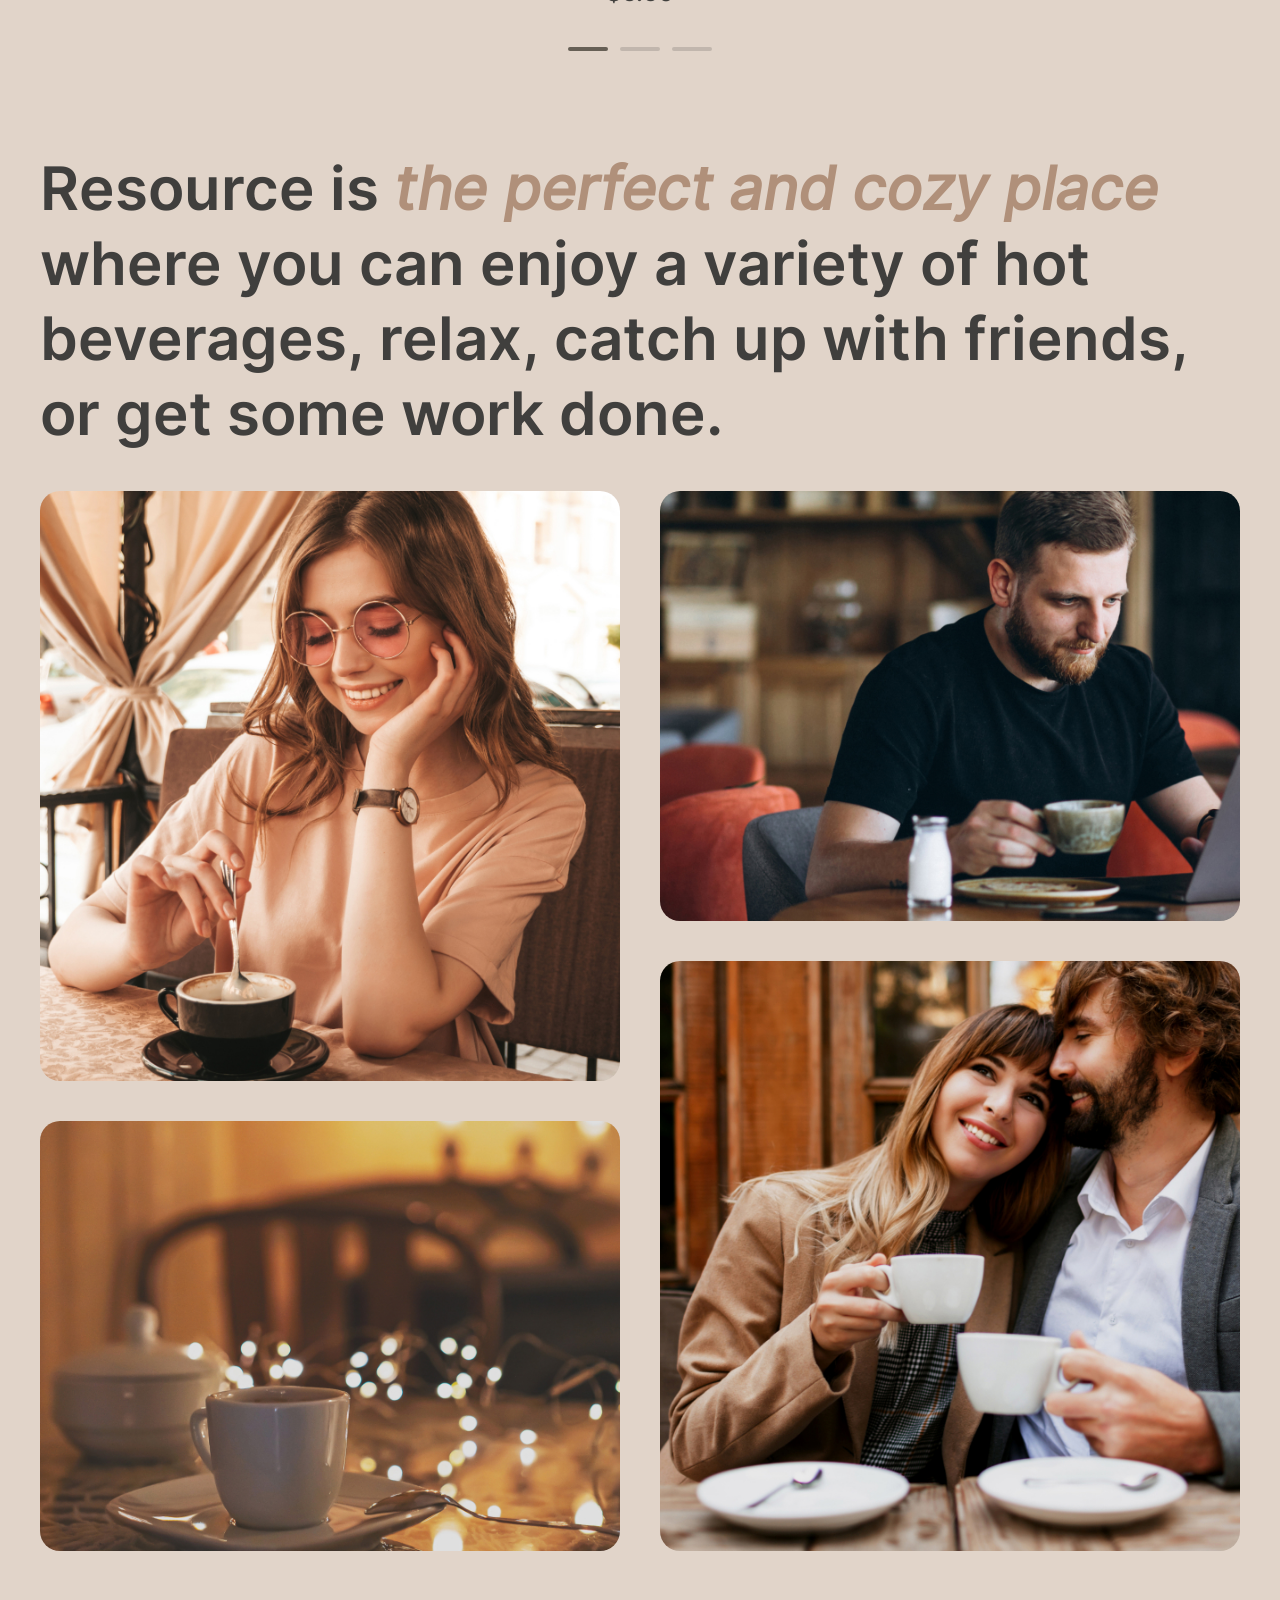
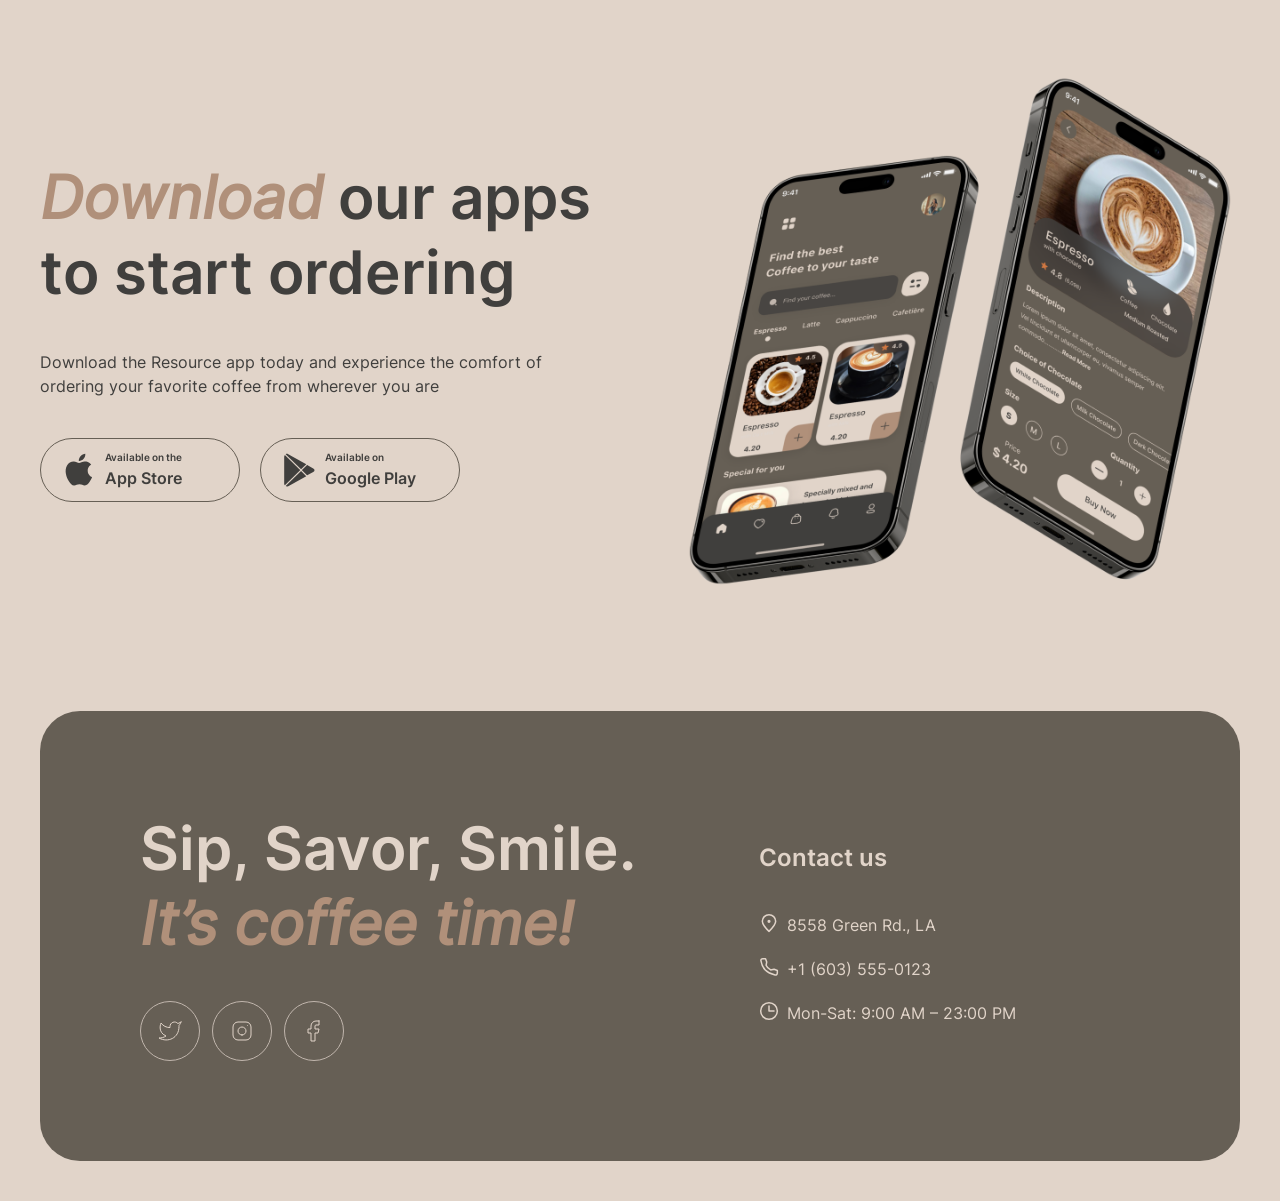
==== commit dc5bd0b8: "fix: first dot color" ====
--- a/index.html
+++ b/index.html
@@ -1,4 +1,4 @@
-<!DOCTYPE html>
+<!doctype html>
 <html lang="en">
 
 <head>
@@ -29,54 +29,59 @@
             <div class="theme-switcher" id="themeSwitcher" role="button" tabindex="0" aria-label="Toggle theme">
                 <div class="theme-switcher__icon theme-switcher__icon_sun">
                     <svg width="22" height="22" viewBox="0 0 22 22" fill="none" xmlns="http://www.w3.org/2000/svg">
-                        <path d="M10 3V1C10 0.45 10.45 0 11 0C11.55 0 12 0.45 12 1V3C12 3.55 11.55 4 11 4C10.45 4 10 3.55 10 3ZM17.36 6.05L18.77 4.63C19.16 4.24 19.16 3.61 18.77 3.22C18.38 2.83 17.75 2.83 17.36 3.22L15.95 4.64C15.56 5.03 15.56 5.66 15.95 6.05C16.34 6.44 16.97 6.44 17.36 6.05ZM21 10H19C18.45 10 18 10.45 18 11C18 11.55 18.45 12 19 12H21C21.55 12 22 11.55 22 11C22 10.45 21.55 10 21 10ZM11 18C10.45 18 10 18.45 10 19V21C10 21.55 10.45 22 11 22C11.55 22 12 21.55 12 21V19C12 18.45 11.55 18 11 18ZM4.64 6.05L3.22 4.64C2.83 4.25 2.83 3.61 3.22 3.23C3.61 2.85 4.25 2.84 4.63 3.23L6.04 4.64C6.43 5.03 6.43 5.67 6.04 6.05C5.65 6.43 5.02 6.44 4.64 6.05ZM15.95 15.95C15.56 16.34 15.56 16.98 15.95 17.36L17.36 18.77C17.75 19.16 18.39 19.16 18.77 18.77C19.16 18.38 19.16 17.74 18.77 17.36L17.36 15.95C16.98 15.56 16.34 15.56 15.95 15.95ZM1 12H3C3.55 12 4 11.55 4 11C4 10.45 3.55 10 3 10H1C0.45 10 0 10.45 0 11C0 11.55 0.45 12 1 12ZM4.64 18.78L6.05 17.37C6.44 16.98 6.44 16.34 6.05 15.96C5.66 15.58 5.02 15.57 4.64 15.96L3.23 17.37C2.84 17.76 2.84 18.4 3.23 18.78C3.61 19.17 4.25 19.17 4.64 18.78ZM11 5C7.69 5 5 7.69 5 11C5 14.31 7.69 17 11 17C14.31 17 17 14.31 17 11C17 7.69 14.31 5 11 5Z" fill="#E1D4C9"/>
+                        <path
+                            d="M10 3V1C10 0.45 10.45 0 11 0C11.55 0 12 0.45 12 1V3C12 3.55 11.55 4 11 4C10.45 4 10 3.55 10 3ZM17.36 6.05L18.77 4.63C19.16 4.24 19.16 3.61 18.77 3.22C18.38 2.83 17.75 2.83 17.36 3.22L15.95 4.64C15.56 5.03 15.56 5.66 15.95 6.05C16.34 6.44 16.97 6.44 17.36 6.05ZM21 10H19C18.45 10 18 10.45 18 11C18 11.55 18.45 12 19 12H21C21.55 12 22 11.55 22 11C22 10.45 21.55 10 21 10ZM11 18C10.45 18 10 18.45 10 19V21C10 21.55 10.45 22 11 22C11.55 22 12 21.55 12 21V19C12 18.45 11.55 18 11 18ZM4.64 6.05L3.22 4.64C2.83 4.25 2.83 3.61 3.22 3.23C3.61 2.85 4.25 2.84 4.63 3.23L6.04 4.64C6.43 5.03 6.43 5.67 6.04 6.05C5.65 6.43 5.02 6.44 4.64 6.05ZM15.95 15.95C15.56 16.34 15.56 16.98 15.95 17.36L17.36 18.77C17.75 19.16 18.39 19.16 18.77 18.77C19.16 18.38 19.16 17.74 18.77 17.36L17.36 15.95C16.98 15.56 16.34 15.56 15.95 15.95ZM1 12H3C3.55 12 4 11.55 4 11C4 10.45 3.55 10 3 10H1C0.45 10 0 10.45 0 11C0 11.55 0.45 12 1 12ZM4.64 18.78L6.05 17.37C6.44 16.98 6.44 16.34 6.05 15.96C5.66 15.58 5.02 15.57 4.64 15.96L3.23 17.37C2.84 17.76 2.84 18.4 3.23 18.78C3.61 19.17 4.25 19.17 4.64 18.78ZM11 5C7.69 5 5 7.69 5 11C5 14.31 7.69 17 11 17C14.31 17 17 14.31 17 11C17 7.69 14.31 5 11 5Z"
+                            fill="#E1D4C9" />
                     </svg>
                 </div>
                 <div class="theme-switcher__icon theme-switcher__icon_moon">
                     <svg width="18" height="18" viewBox="0 0 18 18" fill="none" xmlns="http://www.w3.org/2000/svg">
-                        <path d="M9 0C4.03 0 0 4.03 0 9C0 13.97 4.03 18 9 18C13.97 18 18 13.97 18 9C18 8.54 17.96 8.08 17.9 7.64C16.92 9.01 15.32 9.9 13.5 9.9C10.52 9.9 8.1 7.48 8.1 4.5C8.1 2.69 8.99 1.08 10.36 0.0999999C9.92 0.0399999 9.46 0 9 0Z" fill="#403F3D"/>
-                    </svg>
-
+                        <path
+                            d="M9 0C4.03 0 0 4.03 0 9C0 13.97 4.03 18 9 18C13.97 18 18 13.97 18 9C18 8.54 17.96 8.08 17.9 7.64C16.92 9.01 15.32 9.9 13.5 9.9C10.52 9.9 8.1 7.48 8.1 4.5C8.1 2.69 8.99 1.08 10.36 0.0999999C9.92 0.0399999 9.46 0 9 0Z"
+                            fill="#403F3D" />
+                    </svg>
                 </div>
             </div>
 
             <div class="menu">
                 <a href="menu.html">
                     Menu
-                    <img src="assets/images/coffee-cup.svg" alt="coffee cup" />
-                </a>
-            
+                    <img src="assets/images/coffee-cup.svg" class="menu-icon" alt="coffee cup" />
+                </a>
             </div>
             <div class="menu-burger" id="menuBurger">
                 <nav>
                     <ul class="menu-nav">
-                    <li class="nav__item"><a href="index.html#favorite">Favorite coffee</a></li>
-                    <li class="nav__item"><a href="index.html#about">About</a></li>
-                    <li class="nav__item"><a href="index.html#app">Mobile app</a></li>
-                    <li class="nav__item"><a href="#contact">Contact us</a></li>
+                        <li class="nav__item">
+                            <a href="index.html#favorite">Favorite coffee</a>
+                        </li>
+                        <li class="nav__item"><a href="index.html#about">About</a></li>
+                        <li class="nav__item"><a href="index.html#app">Mobile app</a></li>
+                        <li class="nav__item"><a href="#contact">Contact us</a></li>
                     </ul>
                 </nav>
-            <div class="menu-mob">
-                <a href="menu.html">
-                Menu
-                <img src="assets/images/coffee-cup.svg" alt="coffee cup" />
-                </a>
-
-            </div>
+                <div class="menu-mob">
+                    <a href="menu.html">
+                        Menu
+                        <img src="assets/images/coffee-cup.svg" alt="coffee cup" />
+                    </a>
+                </div>
             </div>
             <div class="button-burger" id="buttonBurger">
-            <svg xmlns="http://www.w3.org/2000/svg" width="18" height="2" viewBox="0 0 18 2" fill="none">
-                <path d="M1 1H17" stroke="#403F3D" stroke-width="1.5" stroke-linecap="round" stroke-linejoin="round" />
-            </svg>
-            <svg xmlns="http://www.w3.org/2000/svg" width="18" height="2" viewBox="0 0 18 2" fill="none">
-                <path d="M1 1H17" stroke="#403F3D" stroke-width="1.5" stroke-linecap="round" stroke-linejoin="round" />
-            </svg>
+                <svg xmlns="http://www.w3.org/2000/svg" width="18" height="2" viewBox="0 0 18 2" fill="none">
+                    <path d="M1 1H17" stroke="#403F3D" stroke-width="1.5" stroke-linecap="round"
+                        stroke-linejoin="round" />
+                </svg>
+                <svg xmlns="http://www.w3.org/2000/svg" width="18" height="2" viewBox="0 0 18 2" fill="none">
+                    <path d="M1 1H17" stroke="#403F3D" stroke-width="1.5" stroke-linecap="round"
+                        stroke-linejoin="round" />
+                </svg>
             </div>
         </div>
     </header>
 
-        <section class="hero">
-        <img src="assets/images/img-hero.jpg" alt="hero image coffee" class="hero__video">    
+    <section class="hero">
+        <img src="assets/images/img-hero.jpg" alt="hero image coffee" class="hero__video" />
         <div class="hero__content">
             <h1 class="hero__header">
                 <span>Enjoy</span> premium coffee at our charming cafe
@@ -97,54 +102,54 @@
         <h2 class="heading-2">Choose your <span>favorite</span> coffee</h2>
         <div class="slider">
             <div class="slide">
-              <div class="slide__item">
-                <img src="assets/images/coffee-slider-1.png" alt="frappuccino" width="480" />
-                <p class="heading-3 slide__title">S’mores Frappuccino</p>
-                <p class="text-medium slide__desc">
-                    This new drink takes an espresso and mixes it with brown sugar and
-                    cinnamon before being topped with oat milk.
-                </p>
-                <p class="heading-3 slide__price">$5.50</p>
-              </div>
-              <div class="slide__item">
-                <img src="assets/images/coffee-slider-2.png" alt="macchiato" width="480" />
-                <p class="heading-3 slide__title">Caramel Macchiato</p>
-                <p class="text-medium slide__desc">
-                    Fragrant and unique classic espresso with rich caramel-peanut syrup, with cream under whipped thick foam.
-                </p>
-                <p class="heading-3 slide__price">$5.00</p>
-              </div>
-              <div class="slide__item">
-                <img src="assets/images/coffee-slider-3.png" alt="ice coffee" width="480" />
-                <p class="heading-3 slide__title">Ice coffee</p>
-                <p class="text-medium slide__desc">
-                    A popular summer drink that tones and invigorates. Prepared from coffee, milk and ice.
-                </p>
-                <p class="heading-3 slide__price">$4.50</p>
-              </div>
+                <div class="slide__item">
+                    <img src="assets/images/coffee-slider-1.png" alt="frappuccino" width="480" />
+                    <p class="heading-3 slide__title">S’mores Frappuccino</p>
+                    <p class="text-medium slide__desc">
+                        This new drink takes an espresso and mixes it with brown sugar and
+                        cinnamon before being topped with oat milk.
+                    </p>
+                    <p class="heading-3 slide__price">$5.50</p>
+                </div>
+                <div class="slide__item">
+                    <img src="assets/images/coffee-slider-2.png" alt="macchiato" width="480" />
+                    <p class="heading-3 slide__title">Caramel Macchiato</p>
+                    <p class="text-medium slide__desc">
+                        Fragrant and unique classic espresso with rich caramel-peanut
+                        syrup, with cream under whipped thick foam.
+                    </p>
+                    <p class="heading-3 slide__price">$5.00</p>
+                </div>
+                <div class="slide__item">
+                    <img src="assets/images/coffee-slider-3.png" alt="ice coffee" width="480" />
+                    <p class="heading-3 slide__title">Ice coffee</p>
+                    <p class="text-medium slide__desc">
+                        A popular summer drink that tones and invigorates. Prepared from
+                        coffee, milk and ice.
+                    </p>
+                    <p class="heading-3 slide__price">$4.50</p>
+                </div>
             </div>
             <div class="dots">
-              <div class="dots__item">
-                <div class="dots__item_fill"></div>
-              </div>
-              <div class="dots__item">
-                <div class="dots__item_fill"></div>
-              </div>
-              <div class="dots__item">
-                <div class="dots__item_fill"></div>
-              </div>
-            </div>
-            
-          </div>
-          <button class="btn-icon-dark btn__arrow" id="prevBtn">
+                <div class="dots__item dots__item_active">
+                    <div class="dots__item_fill"></div>
+                </div>
+                <div class="dots__item">
+                    <div class="dots__item_fill"></div>
+                </div>
+                <div class="dots__item">
+                    <div class="dots__item_fill"></div>
+                </div>
+            </div>
+        </div>
+        <button class="btn-icon-dark btn__arrow" id="prevBtn">
             <svg xmlns="http://www.w3.org/2000/svg" width="24" height="24" viewBox="0 0 24 24">
                 <path d="M18.5 12H6M6 12L12 6M6 12L12 18" stroke-linecap="round" stroke-linejoin="round" />
             </svg>
         </button>
         <button class="btn-icon-dark btn__arrow" id="nextBtn">
             <svg xmlns="http://www.w3.org/2000/svg" width="24" height="24" viewBox="0 0 24 24">
-                <path d="M6 12H18.5M18.5 12L12.5 6M18.5 12L12.5 18" stroke-linecap="round"
-                    stroke-linejoin="round" />
+                <path d="M6 12H18.5M18.5 12L12.5 6M18.5 12L12.5 18" stroke-linecap="round" stroke-linejoin="round" />
             </svg>
         </button>
     </section>
@@ -278,7 +283,6 @@
         </div>
     </footer>
     <script src="main.js"></script>
-
 </body>
 
 </html>
--- a/style.css
+++ b/style.css
@@ -20,8 +20,11 @@
   --border-dark: #c1b6ad;
 }
 
-html, body {
-  transition: background-color 0.3s ease, color 0.3s ease;
+html,
+body {
+  transition:
+    background-color 0.3s ease,
+    color 0.3s ease;
 }
 
 @font-face {
@@ -109,7 +112,9 @@
   height: 36px;
   border-radius: 50%;
   background-color: var(--text-accent);
-  transition: transform 0.3s ease, background-color 0.3s ease;
+  transition:
+    transform 0.3s ease,
+    background-color 0.3s ease;
   z-index: 1;
 }
 
@@ -179,6 +184,10 @@
   cursor: default;
 }
 
+[data-theme="dark"] .menu-icon {
+  filter: invert(1);
+}
+
 .hero {
   position: relative;
 }
@@ -200,7 +209,9 @@
   font-weight: 600;
   line-height: 105%;
   color: var(--text-light);
-  font-feature-settings: "clig" off, "liga" off;
+  font-feature-settings:
+    "clig" off,
+    "liga" off;
   margin: 0;
 }
 
@@ -264,6 +275,10 @@
   transition: 0.5s;
 }
 
+[data-theme="dark"] .btn-primary-icon {
+  filter: invert(1);
+}
+
 .btn-primary span {
   transform: translateX(0px);
   transition: 0.5s;
@@ -405,9 +420,9 @@
   }
 }
 
-/* .dots__item_active {
+.dots__item_active {
   background: var(--border-dark, #665f55);
-} */
+}
 
 .favorite .heading-2 {
   text-align: center;
@@ -886,7 +901,9 @@
   .menu-nav .nav__item a {
     color: var(--text-dark, #403f3d);
     text-align: center;
-    font-feature-settings: "clig" off, "liga" off;
+    font-feature-settings:
+      "clig" off,
+      "liga" off;
     font-size: 32px;
     font-weight: 600;
     line-height: 125%;
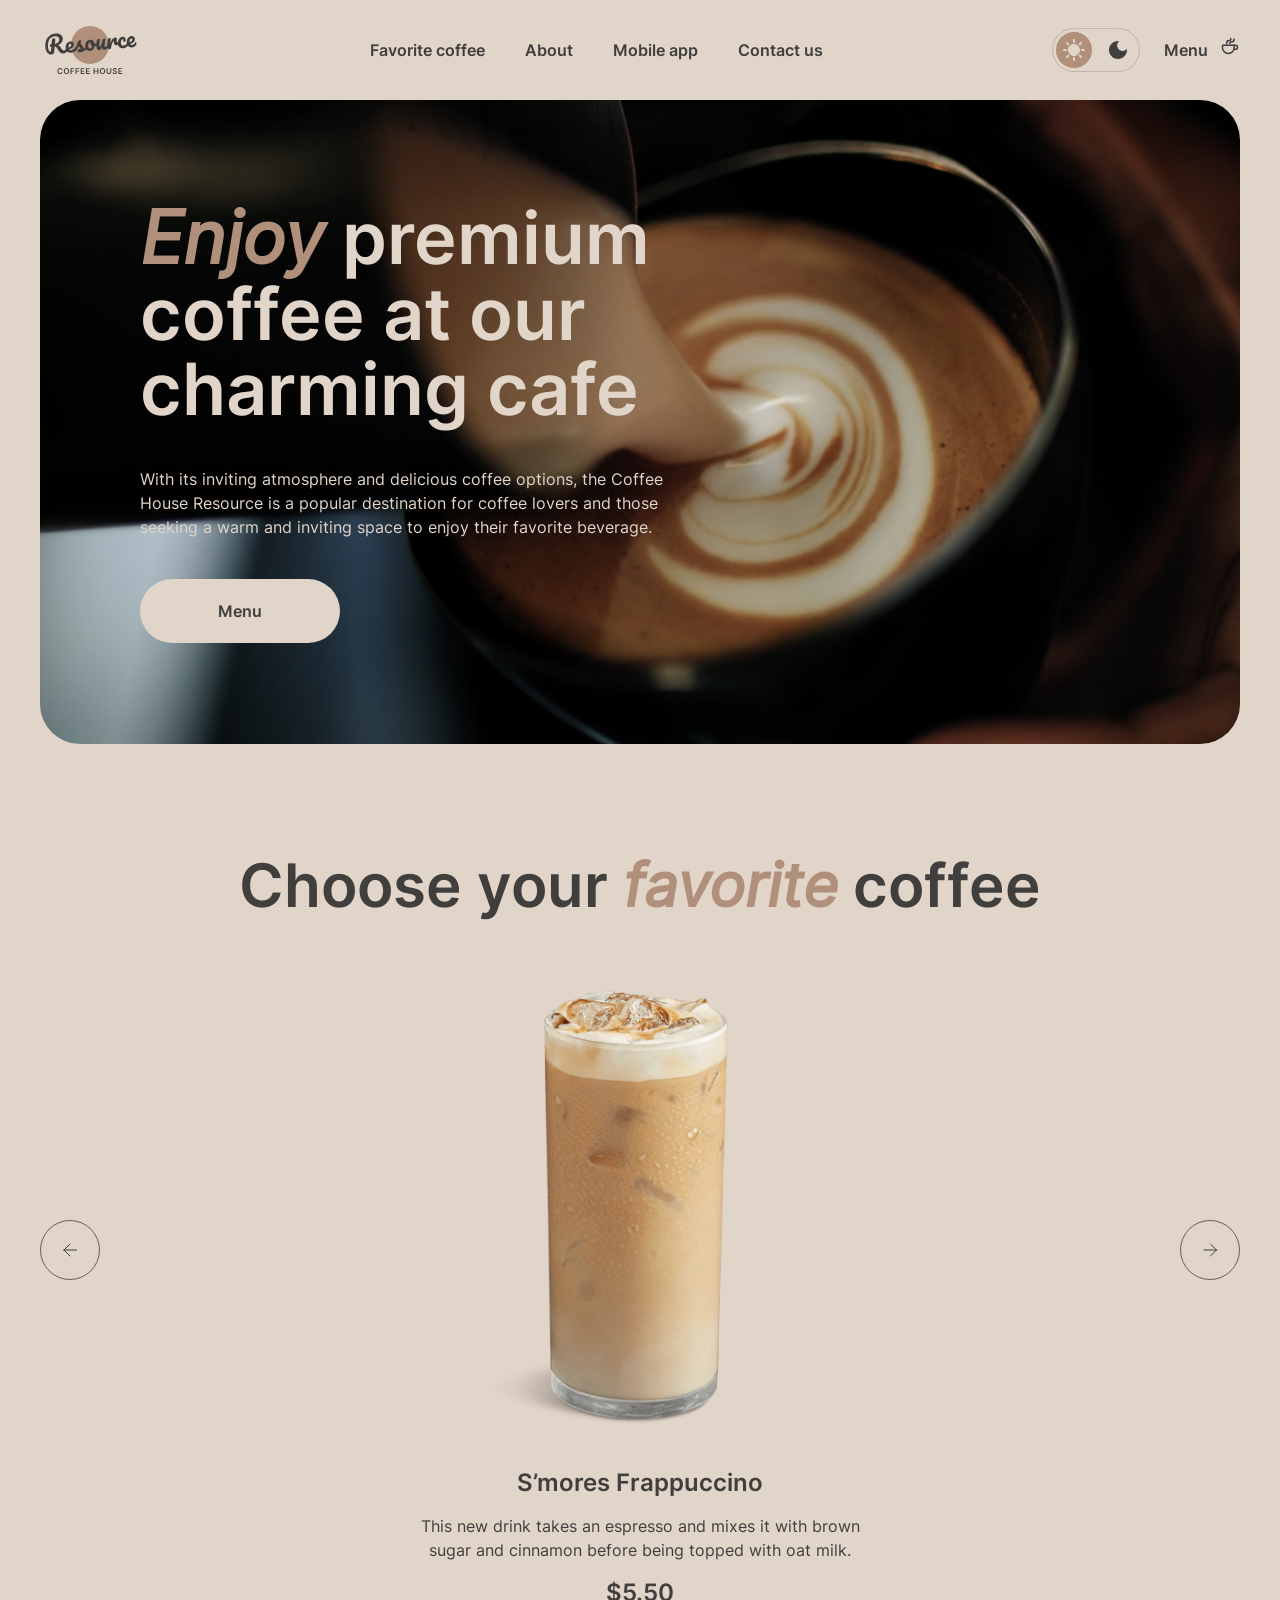
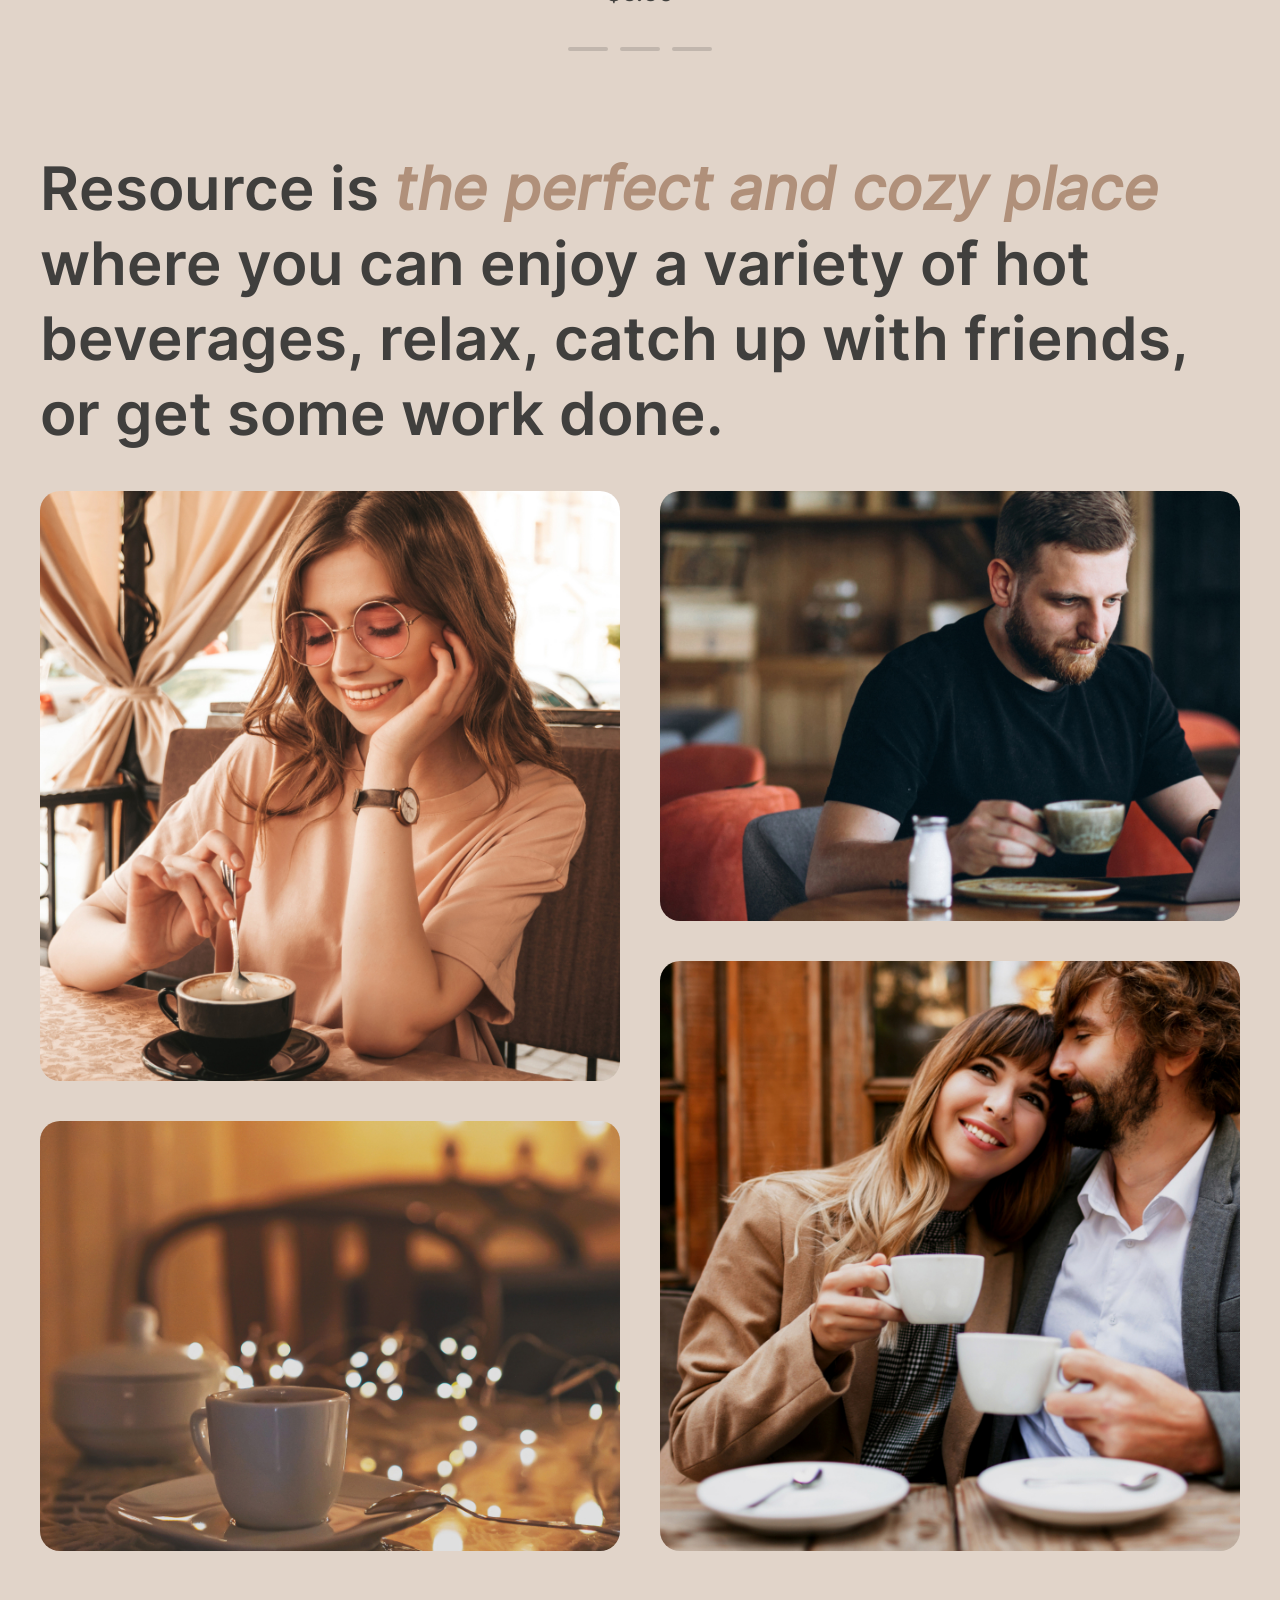
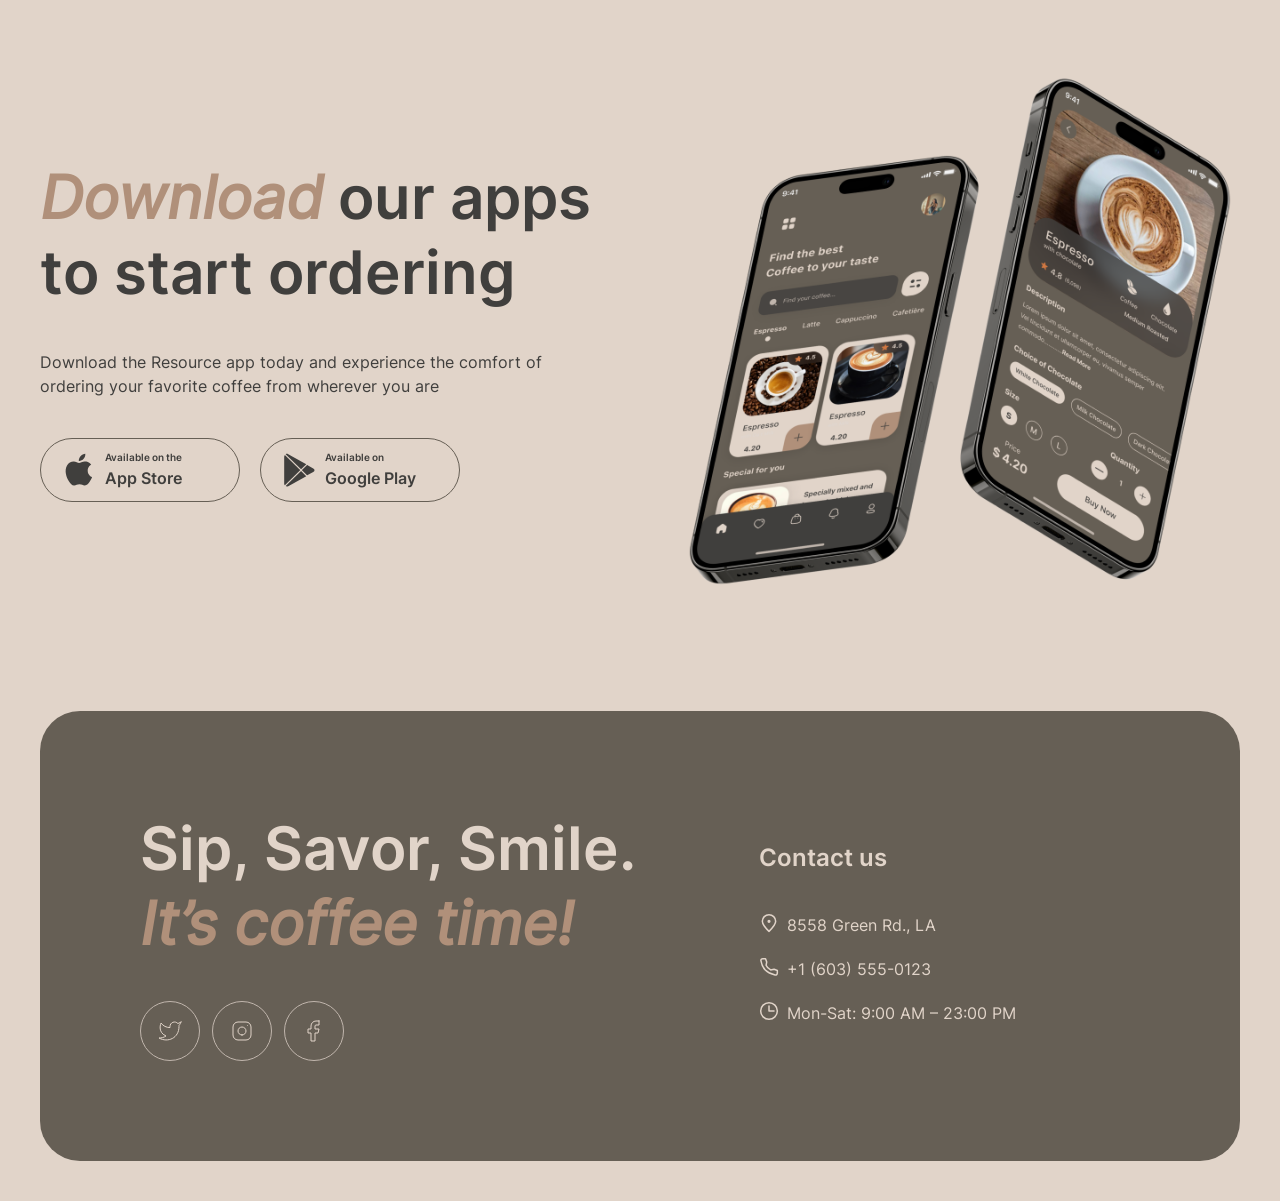
==== commit e1610b26: "feat: implement slider" ====
--- a/index.html
+++ b/index.html
@@ -79,156 +79,157 @@
             </div>
         </div>
     </header>
-
-    <section class="hero">
-        <img src="assets/images/img-hero.jpg" alt="hero image coffee" class="hero__video" />
-        <div class="hero__content">
-            <h1 class="hero__header">
-                <span>Enjoy</span> premium coffee at our charming cafe
-            </h1>
-            <p class="text-medium hero__desc">
-                With its inviting atmosphere and delicious coffee options, the Coffee
-                House Resource is a popular destination for coffee lovers and those
-                seeking a warm and inviting space to enjoy their favorite beverage.
-            </p>
-            <a class="btn-primary text-medium hero__link" href="menu.html">
-                <span class="text-button">Menu</span>
-                <img src="assets/images/coffee-cup.svg" class="btn-primary-icon" alt="coffee cup" />
-            </a>
-        </div>
-    </section>
-
-    <section class="favorite" id="favorite">
-        <h2 class="heading-2">Choose your <span>favorite</span> coffee</h2>
-        <div class="slider">
-            <div class="slide">
-                <div class="slide__item">
-                    <img src="assets/images/coffee-slider-1.png" alt="frappuccino" width="480" />
-                    <p class="heading-3 slide__title">S’mores Frappuccino</p>
-                    <p class="text-medium slide__desc">
-                        This new drink takes an espresso and mixes it with brown sugar and
-                        cinnamon before being topped with oat milk.
-                    </p>
-                    <p class="heading-3 slide__price">$5.50</p>
-                </div>
-                <div class="slide__item">
-                    <img src="assets/images/coffee-slider-2.png" alt="macchiato" width="480" />
-                    <p class="heading-3 slide__title">Caramel Macchiato</p>
-                    <p class="text-medium slide__desc">
-                        Fragrant and unique classic espresso with rich caramel-peanut
-                        syrup, with cream under whipped thick foam.
-                    </p>
-                    <p class="heading-3 slide__price">$5.00</p>
-                </div>
-                <div class="slide__item">
-                    <img src="assets/images/coffee-slider-3.png" alt="ice coffee" width="480" />
-                    <p class="heading-3 slide__title">Ice coffee</p>
-                    <p class="text-medium slide__desc">
-                        A popular summer drink that tones and invigorates. Prepared from
-                        coffee, milk and ice.
-                    </p>
-                    <p class="heading-3 slide__price">$4.50</p>
-                </div>
-            </div>
-            <div class="dots">
-                <div class="dots__item dots__item_active">
-                    <div class="dots__item_fill"></div>
-                </div>
-                <div class="dots__item">
-                    <div class="dots__item_fill"></div>
-                </div>
-                <div class="dots__item">
-                    <div class="dots__item_fill"></div>
-                </div>
-            </div>
-        </div>
-        <button class="btn-icon-dark btn__arrow" id="prevBtn">
-            <svg xmlns="http://www.w3.org/2000/svg" width="24" height="24" viewBox="0 0 24 24">
-                <path d="M18.5 12H6M6 12L12 6M6 12L12 18" stroke-linecap="round" stroke-linejoin="round" />
-            </svg>
-        </button>
-        <button class="btn-icon-dark btn__arrow" id="nextBtn">
-            <svg xmlns="http://www.w3.org/2000/svg" width="24" height="24" viewBox="0 0 24 24">
-                <path d="M6 12H18.5M18.5 12L12.5 6M18.5 12L12.5 18" stroke-linecap="round" stroke-linejoin="round" />
-            </svg>
-        </button>
-    </section>
-    <section class="about" id="about">
-        <h2 class="heading-2">
-            Resource is <span>the perfect and cozy place</span> where you can enjoy
-            a variety of hot beverages, relax, catch up with friends, or get some
-            work done.
-        </h2>
-        <div class="gallery">
-            <div class="gallery__col">
-                <div class="gallery__item">
-                    <figure>
-                        <img src="assets/images/about-1.jpg" alt="coffee girl" />
-                    </figure>
-                </div>
-                <div class="gallery__item">
-                    <figure>
-                        <img src="assets/images/about-2.jpg" alt="coffee light" />
-                    </figure>
-                </div>
-            </div>
-            <div class="gallery__col">
-                <div class="gallery__item">
-                    <figure>
-                        <img src="assets/images/about-3.jpg" alt="coffee men" />
-                    </figure>
-                </div>
-                <div class="gallery__item">
-                    <figure>
-                        <img src="assets/images/about-4.jpg" alt="coffee couple" />
-                    </figure>
-                </div>
-            </div>
-        </div>
-    </section>
-
-    <section class="app" id="app">
-        <div>
+    <main>
+        <section class="hero">
+            <img src="assets/images/img-hero.jpg" alt="hero image coffee" class="hero__video" />
+            <div class="hero__content">
+                <h1 class="hero__header">
+                    <span>Enjoy</span> premium coffee at our charming cafe
+                </h1>
+                <p class="text-medium hero__desc">
+                    With its inviting atmosphere and delicious coffee options, the Coffee
+                    House Resource is a popular destination for coffee lovers and those
+                    seeking a warm and inviting space to enjoy their favorite beverage.
+                </p>
+                <a class="btn-primary text-medium hero__link" href="menu.html">
+                    <span class="text-button">Menu</span>
+                    <img src="assets/images/coffee-cup.svg" class="btn-primary-icon" alt="coffee cup" />
+                </a>
+            </div>
+        </section>
+
+        <section class="favorite" id="favorite">
+            <h2 class="heading-2">Choose your <span>favorite</span> coffee</h2>
+            <div class="slider">
+                <div class="slide">
+                    <div class="slide__item">
+                        <img src="assets/images/coffee-slider-1.png" alt="frappuccino" width="480" />
+                        <p class="heading-3 slide__title">S’mores Frappuccino</p>
+                        <p class="text-medium slide__desc">
+                            This new drink takes an espresso and mixes it with brown sugar and
+                            cinnamon before being topped with oat milk.
+                        </p>
+                        <p class="heading-3 slide__price">$5.50</p>
+                    </div>
+                    <div class="slide__item">
+                        <img src="assets/images/coffee-slider-2.png" alt="macchiato" width="480" />
+                        <p class="heading-3 slide__title">Caramel Macchiato</p>
+                        <p class="text-medium slide__desc">
+                            Fragrant and unique classic espresso with rich caramel-peanut
+                            syrup, with cream under whipped thick foam.
+                        </p>
+                        <p class="heading-3 slide__price">$5.00</p>
+                    </div>
+                    <div class="slide__item">
+                        <img src="assets/images/coffee-slider-3.png" alt="ice coffee" width="480" />
+                        <p class="heading-3 slide__title">Ice coffee</p>
+                        <p class="text-medium slide__desc">
+                            A popular summer drink that tones and invigorates. Prepared from
+                            coffee, milk and ice.
+                        </p>
+                        <p class="heading-3 slide__price">$4.50</p>
+                    </div>
+                </div>
+                <div class="dots">
+                    <div class="dots__item">
+                        <div class="dots__item_fill"></div>
+                    </div>
+                    <div class="dots__item">
+                        <div class="dots__item_fill"></div>
+                    </div>
+                    <div class="dots__item">
+                        <div class="dots__item_fill"></div>
+                    </div>
+                </div>
+            </div>
+            <button class="btn-icon-dark btn__arrow" id="prevBtn">
+                <svg xmlns="http://www.w3.org/2000/svg" width="24" height="24" viewBox="0 0 24 24">
+                    <path d="M18.5 12H6M6 12L12 6M6 12L12 18" stroke-linecap="round" stroke-linejoin="round" />
+                </svg>
+            </button>
+            <button class="btn-icon-dark btn__arrow" id="nextBtn">
+                <svg xmlns="http://www.w3.org/2000/svg" width="24" height="24" viewBox="0 0 24 24">
+                    <path d="M6 12H18.5M18.5 12L12.5 6M18.5 12L12.5 18" stroke-linecap="round" stroke-linejoin="round" />
+                </svg>
+            </button>
+        </section>
+        <section class="about" id="about">
             <h2 class="heading-2">
-                <span>Download</span> our apps to start ordering
+                Resource is <span>the perfect and cozy place</span> where you can enjoy
+                a variety of hot beverages, relax, catch up with friends, or get some
+                work done.
             </h2>
-            <p class="text-medium">
-                Download the Resource app today and experience the comfort of ordering
-                your favorite coffee from wherever you are
-            </p>
-            <div class="app__buttons">
-                <a class="btn-icon-dark app__button">
-                    <svg xmlns="http://www.w3.org/2000/svg" width="36" height="36" viewBox="0 0 36 36">
-                        <path
-                            d="M26.7063 18.6307C26.6694 14.6324 30.0641 12.6872 30.2193 12.5966C28.2967 9.86366 25.3169 9.49026 24.2697 9.46048C21.767 9.20369 19.3393 10.9206 18.0644 10.9206C16.764 10.9206 14.8008 9.48529 12.6848 9.52747C9.96196 9.56841 7.41468 11.1055 6.01762 13.4923C3.13444 18.359 5.28474 25.5108 8.04705 29.4446C9.42884 31.3712 11.0435 33.5223 13.1569 33.4466C15.2245 33.3635 15.9968 32.1614 18.4919 32.1614C20.9641 32.1614 21.6893 33.4466 23.8447 33.3983C26.0637 33.3635 27.4608 31.463 28.7942 29.519C30.3911 27.3108 31.0323 25.1362 31.0578 25.0245C31.0056 25.0071 26.7483 23.4229 26.7063 18.6307Z" />
-                        <path
-                            d="M22.6347 6.87268C23.7468 5.51675 24.5076 3.67205 24.2964 1.80005C22.6869 1.86952 20.674 2.88554 19.5149 4.21169C18.4893 5.38029 17.5732 7.29571 17.8099 9.097C19.6179 9.2285 21.4743 8.20752 22.6347 6.87268Z" />
-                    </svg>
-                    <div>
-                        <p class="text-caption">Available on the</p>
-                        <p class="text-button">App Store</p>
-                    </div>
-                </a>
-                <a class="btn-icon-dark app__button">
-                    <svg xmlns="http://www.w3.org/2000/svg" width="36" height="36" viewBox="0 0 36 36">
-                        <path
-                            d="M3.7558 3.20309C3.39335 3.57302 3.18359 4.14896 3.18359 4.89483V31.4995C3.18359 32.2454 3.39335 32.8213 3.7558 33.1913L3.84525 33.2725L19.1359 18.3701V18.0182L3.84525 3.11587L3.7558 3.20309Z" />
-                        <path
-                            d="M26.0776 23.34L20.9863 18.3701V18.0182L26.0837 13.0482L26.1979 13.1129L32.2345 16.4618C33.9573 17.4122 33.9573 18.9761 32.2345 19.9325L26.1979 23.2754L26.0776 23.34Z" />
-                        <path
-                            d="M25.2733 24.2008L20.0617 19.1196L4.68164 34.1167C5.25384 34.7031 6.18695 34.7738 7.24807 34.1873L25.2733 24.2008Z" />
-                        <path
-                            d="M25.2733 12.1876L7.24807 2.20103C6.18695 1.62058 5.25384 1.69125 4.68164 2.27772L20.0617 17.2688L25.2733 12.1876Z" />
-                    </svg>
-                    <div>
-                        <p class="text-caption">Available on</p>
-                        <p class="text-button">Google Play</p>
-                    </div>
-                </a>
-            </div>
-        </div>
-        <img src="assets/images/mobile-screens.png" alt="mobile phone" />
-    </section>
+            <div class="gallery">
+                <div class="gallery__col">
+                    <div class="gallery__item">
+                        <figure>
+                            <img src="assets/images/about-1.jpg" alt="coffee girl" />
+                        </figure>
+                    </div>
+                    <div class="gallery__item">
+                        <figure>
+                            <img src="assets/images/about-2.jpg" alt="coffee light" />
+                        </figure>
+                    </div>
+                </div>
+                <div class="gallery__col">
+                    <div class="gallery__item">
+                        <figure>
+                            <img src="assets/images/about-3.jpg" alt="coffee men" />
+                        </figure>
+                    </div>
+                    <div class="gallery__item">
+                        <figure>
+                            <img src="assets/images/about-4.jpg" alt="coffee couple" />
+                        </figure>
+                    </div>
+                </div>
+            </div>
+        </section>
+
+        <section class="app" id="app">
+            <div>
+                <h2 class="heading-2">
+                    <span>Download</span> our apps to start ordering
+                </h2>
+                <p class="text-medium">
+                    Download the Resource app today and experience the comfort of ordering
+                    your favorite coffee from wherever you are
+                </p>
+                <div class="app__buttons">
+                    <a class="btn-icon-dark app__button" href="https://example.com/" target="_blank">
+                        <svg xmlns="http://www.w3.org/2000/svg" width="36" height="36" viewBox="0 0 36 36">
+                            <path
+                                d="M26.7063 18.6307C26.6694 14.6324 30.0641 12.6872 30.2193 12.5966C28.2967 9.86366 25.3169 9.49026 24.2697 9.46048C21.767 9.20369 19.3393 10.9206 18.0644 10.9206C16.764 10.9206 14.8008 9.48529 12.6848 9.52747C9.96196 9.56841 7.41468 11.1055 6.01762 13.4923C3.13444 18.359 5.28474 25.5108 8.04705 29.4446C9.42884 31.3712 11.0435 33.5223 13.1569 33.4466C15.2245 33.3635 15.9968 32.1614 18.4919 32.1614C20.9641 32.1614 21.6893 33.4466 23.8447 33.3983C26.0637 33.3635 27.4608 31.463 28.7942 29.519C30.3911 27.3108 31.0323 25.1362 31.0578 25.0245C31.0056 25.0071 26.7483 23.4229 26.7063 18.6307Z" />
+                            <path
+                                d="M22.6347 6.87268C23.7468 5.51675 24.5076 3.67205 24.2964 1.80005C22.6869 1.86952 20.674 2.88554 19.5149 4.21169C18.4893 5.38029 17.5732 7.29571 17.8099 9.097C19.6179 9.2285 21.4743 8.20752 22.6347 6.87268Z" />
+                        </svg>
+                        <div>
+                            <p class="text-caption">Available on the</p>
+                            <p class="text-button">App Store</p>
+                        </div>
+                    </a>
+                    <a class="btn-icon-dark app__button" href="https://example.com/" target="_blank">
+                        <svg xmlns="http://www.w3.org/2000/svg" width="36" height="36" viewBox="0 0 36 36">
+                            <path
+                                d="M3.7558 3.20309C3.39335 3.57302 3.18359 4.14896 3.18359 4.89483V31.4995C3.18359 32.2454 3.39335 32.8213 3.7558 33.1913L3.84525 33.2725L19.1359 18.3701V18.0182L3.84525 3.11587L3.7558 3.20309Z" />
+                            <path
+                                d="M26.0776 23.34L20.9863 18.3701V18.0182L26.0837 13.0482L26.1979 13.1129L32.2345 16.4618C33.9573 17.4122 33.9573 18.9761 32.2345 19.9325L26.1979 23.2754L26.0776 23.34Z" />
+                            <path
+                                d="M25.2733 24.2008L20.0617 19.1196L4.68164 34.1167C5.25384 34.7031 6.18695 34.7738 7.24807 34.1873L25.2733 24.2008Z" />
+                            <path
+                                d="M25.2733 12.1876L7.24807 2.20103C6.18695 1.62058 5.25384 1.69125 4.68164 2.27772L20.0617 17.2688L25.2733 12.1876Z" />
+                        </svg>
+                        <div>
+                            <p class="text-caption">Available on</p>
+                            <p class="text-button">Google Play</p>
+                        </div>
+                    </a>
+                </div>
+            </div>
+            <img src="assets/images/mobile-screens.png" alt="mobile phone" />
+        </section>
+    </main>    
 
     <footer class="footer" id="contact">
         <div>
@@ -236,14 +237,14 @@
                 Sip, Savor, Smile. <span>It’s coffee time!</span>
             </h2>
             <div class="social-buttons">
-                <a class="btn-icon-light" href="#">
+                <a class="btn-icon-light" href="https://example.com/" target="_blank">
                     <svg xmlns="http://www.w3.org/2000/svg" width="24" height="24" viewBox="0 0 24 24" fill="none">
                         <path
                             d="M23 3.01006C23 3.01006 20.9821 4.20217 19.86 4.54006C19.2577 3.84757 18.4573 3.35675 17.567 3.13398C16.6767 2.91122 15.7395 2.96725 14.8821 3.29451C14.0247 3.62177 13.2884 4.20446 12.773 4.96377C12.2575 5.72309 11.9877 6.62239 12 7.54006V8.54006C10.2426 8.58562 8.50127 8.19587 6.93101 7.4055C5.36074 6.61513 4.01032 5.44869 3 4.01006C3 4.01006 -1 13.0101 8 17.0101C5.94053 18.408 3.48716 19.109 1 19.0101C10 24.0101 21 19.0101 21 7.51006C20.9991 7.23151 20.9723 6.95365 20.92 6.68006C21.9406 5.67355 23 3.01006 23 3.01006Z"
                             stroke-linecap="round" stroke-linejoin="round" />
                     </svg>
                 </a>
-                <a class="btn-icon-light" href="#">
+                <a class="btn-icon-light" href="https://example.com/" target="_blank">
                     <svg xmlns="http://www.w3.org/2000/svg" width="24" height="24" viewBox="0 0 24 24" fill="none">
                         <path
                             d="M12 16C14.2091 16 16 14.2091 16 12C16 9.79086 14.2091 8 12 8C9.79086 8 8 9.79086 8 12C8 14.2091 9.79086 16 12 16Z"
@@ -254,7 +255,7 @@
                             stroke-linejoin="round" />
                     </svg>
                 </a>
-                <a class="btn-icon-light" href="#">
+                <a class="btn-icon-light" href="https://example.com/" target="_blank">
                     <svg xmlns="http://www.w3.org/2000/svg" width="24" height="24" viewBox="0 0 24 24" fill="none">
                         <path
                             d="M17 2H14C12.6739 2 11.4021 2.52678 10.4645 3.46447C9.52678 4.40215 9 5.67392 9 7V10H6V14H9V22H13V14H16L17 10H13V7C13 6.73478 13.1054 6.48043 13.2929 6.29289C13.4804 6.10536 13.7348 6 14 6H17V2Z"
--- a/style.css
+++ b/style.css
@@ -536,6 +536,7 @@
   width: 200px;
   box-sizing: border-box;
   justify-content: flex-start;
+  text-decoration: none;
 }
 
 .app__button .text-caption {
@@ -708,6 +709,11 @@
 .menu-mob {
   display: none;
 }
+
+[data-theme="dark"] .menu-mob img {
+  filter: invert(1);
+}
+
 .menu-burger {
   display: none;
 }
